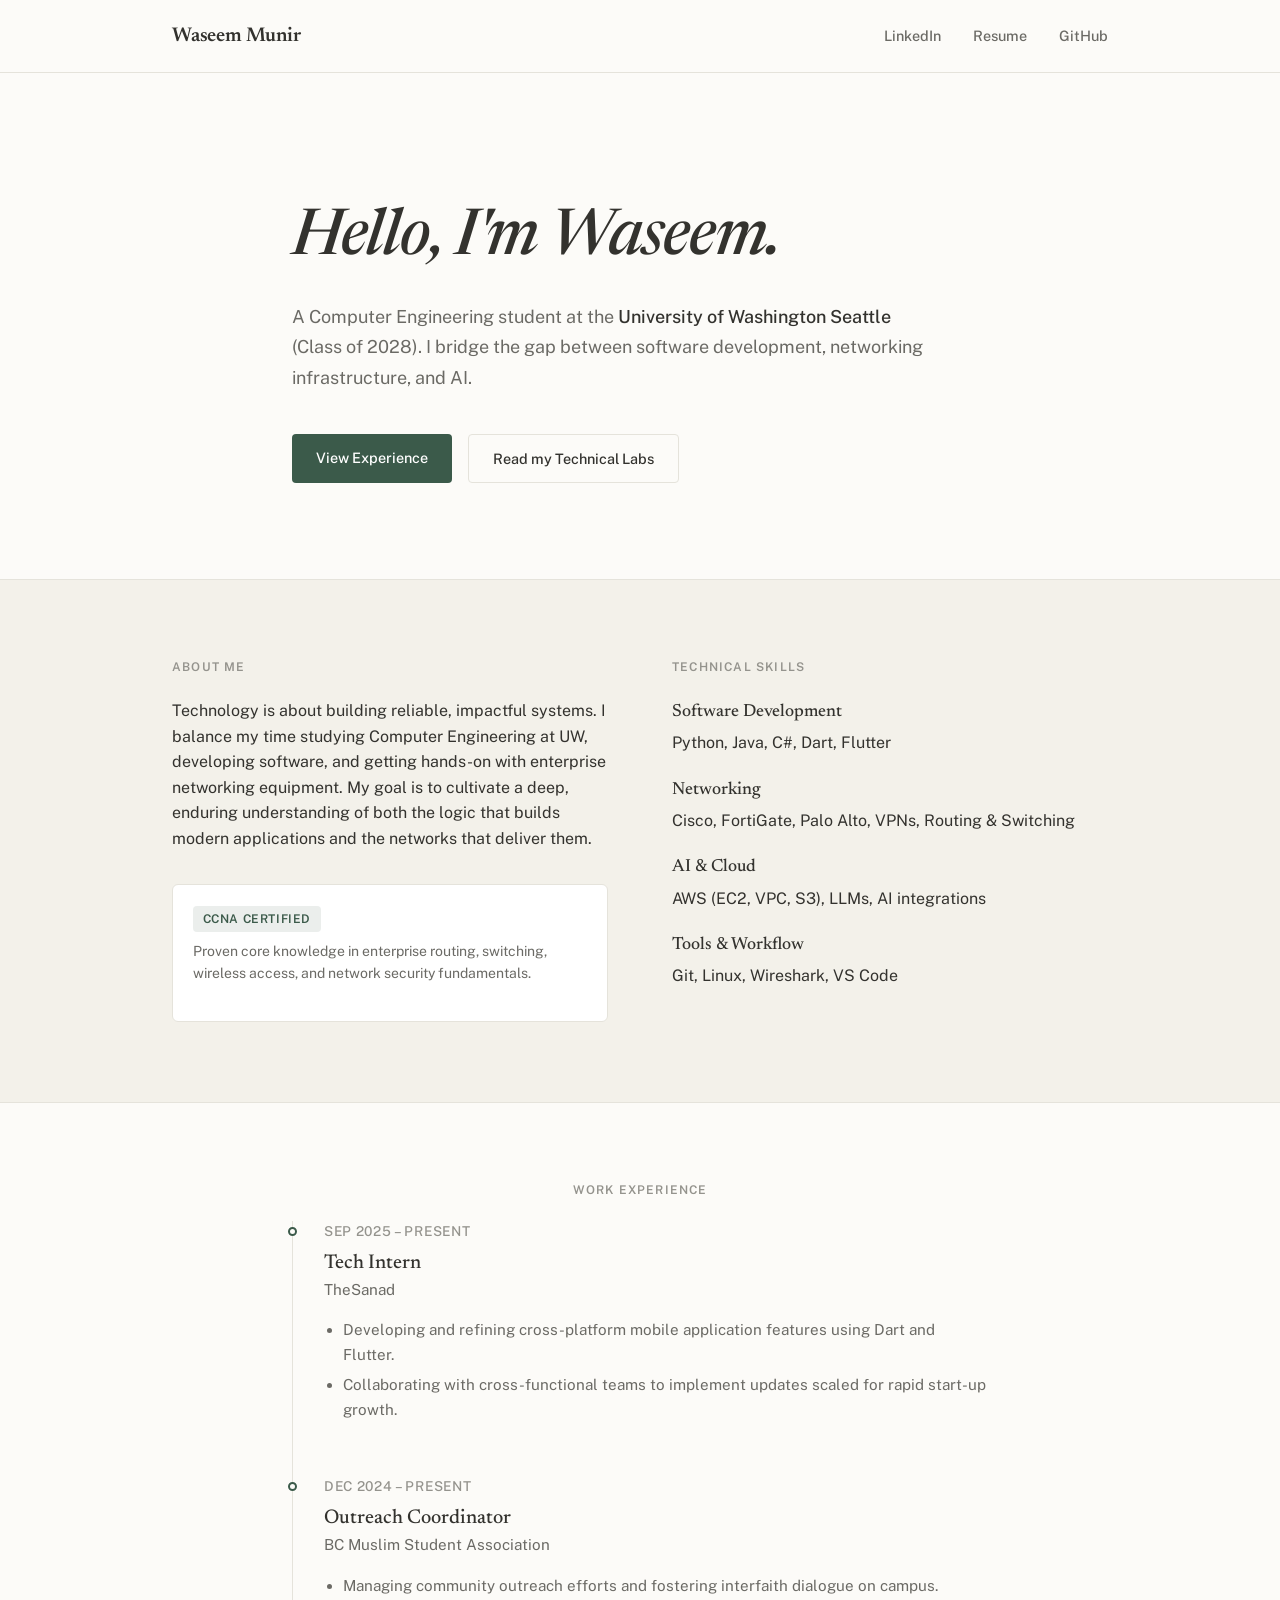
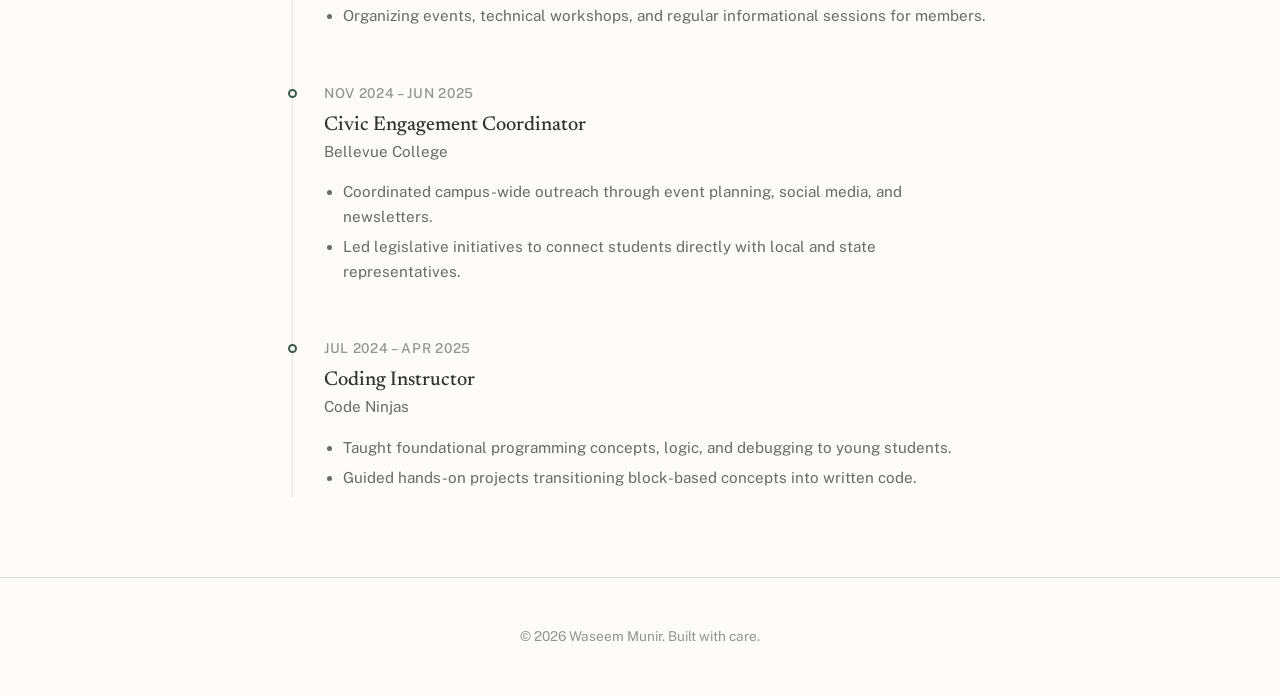
==== index.html @ 339d140f "MAde changes" ====
<!DOCTYPE html>
<html lang="en">
<head>
  <meta charset="UTF-8" />
  <meta name="viewport" content="width=device-width, initial-scale=1.0"/>
  <title>Waseem Munir | Portfolio</title>
  <link rel="stylesheet" href="style.css" />
  <link rel="preconnect" href="https://fonts.googleapis.com">
  <link rel="preconnect" href="https://fonts.gstatic.com" crossorigin>
  <link href="https://fonts.googleapis.com/css2?family=Newsreader:ital,opsz,wght@0,6..72,400;0,6..72,500;0,6..72,600;1,6..72,400;1,6..72,500&family=Public+Sans:wght@300;400;500;600&display=swap" rel="stylesheet">
</head>
<body>

  <!-- NAVIGATION -->
  <nav class="site-nav">
    <div class="nav-container">
      <a href="index.html" class="nav-logo">Waseem Munir</a>
      <ul class="nav-links">
        <li><a href="https://linkedin.com/in/waseem-munir" target="_blank" rel="noopener noreferrer">LinkedIn</a></li>
        <li><a href="resume.pdf" target="_blank" rel="noopener noreferrer">Resume</a></li>
        <li><a href="https://github.com/kingwasp" target="_blank" rel="noopener noreferrer">GitHub</a></li>
      </ul>
    </div>
  </nav>

  <main>
    <!-- HERO SECTION -->
    <section class="section hero">
      <div class="container container-narrow">
        <h1 class="hero-title">Hello, I'm Waseem.</h1>
        <p class="hero-subtitle">
          A Computer Engineering student at the <strong>University of Washington Seattle</strong> (Class of 2028). 
          I bridge the gap between software development, networking infrastructure, and AI.
        </p>
        <div class="hero-actions">
          <a href="#experience" class="btn">View Experience</a>
          <a href="labs.html" class="btn btn-secondary">Read my Technical Labs</a>
        </div>
      </div>
    </section>

    <!-- ABOUT & SKILLS -->
    <section class="section bg-light" id="about">
      <div class="container">
        <div class="grid-2">
          
          <div class="about-block">
            <h2 class="section-title">About Me</h2>
            <p>
              Technology is about building reliable, impactful systems. I balance my time studying Computer Engineering 
              at UW, developing software, and getting hands-on with enterprise networking equipment. 
              My goal is to cultivate a deep, enduring understanding of both the logic that builds modern applications 
              and the networks that deliver them.
            </p>
            <div class="cert-highlight mt-4">
              <span class="cert-badge">CCNA Certified</span>
              <p class="small-text mt-2">
                Proven core knowledge in enterprise routing, switching, wireless access, and network security fundamentals.
              </p>
            </div>
          </div>

          <div class="skills-block">
            <h2 class="section-title">Technical Skills</h2>
            <ul class="skills-list">
              <li>
                <strong>Software Development</strong>
                Python, Java, C#, Dart, Flutter
              </li>
              <li>
                <strong>Networking</strong>
                Cisco, FortiGate, Palo Alto, VPNs, Routing & Switching
              </li>
              <li>
                <strong>AI & Cloud</strong>
                AWS (EC2, VPC, S3), LLMs, AI integrations
              </li>
              <li>
                <strong>Tools & Workflow</strong>
                Git, Linux, Wireshark, VS Code
              </li>
            </ul>
          </div>

        </div>
      </div>
    </section>

    <!-- WORK EXPERIENCE TIMELINE -->
    <section class="section" id="experience">
      <div class="container container-narrow">
        <h2 class="section-title text-center mb-5">Work Experience</h2>
        
        <div class="timeline">
          
          <!-- Experience 1 -->
          <div class="timeline-entry">
            <div class="timeline-date">Sep 2025 – Present</div>
            <div class="timeline-content">
              <h3 class="role">Tech Intern</h3>
              <p class="company">TheSanad</p>
              <ul class="duties">
                <li>Developing and refining cross-platform mobile application features using Dart and Flutter.</li>
                <li>Collaborating with cross-functional teams to implement updates scaled for rapid start-up growth.</li>
              </ul>
            </div>
          </div>

          <!-- Experience 2 -->
          <div class="timeline-entry">
            <div class="timeline-date">Dec 2024 – Present</div>
            <div class="timeline-content">
              <h3 class="role">Outreach Coordinator</h3>
              <p class="company">BC Muslim Student Association</p>
              <ul class="duties">
                <li>Managing community outreach efforts and fostering interfaith dialogue on campus.</li>
                <li>Organizing events, technical workshops, and regular informational sessions for members.</li>
              </ul>
            </div>
          </div>

          <!-- Experience 3 -->
          <div class="timeline-entry">
            <div class="timeline-date">Nov 2024 – Jun 2025</div>
            <div class="timeline-content">
              <h3 class="role">Civic Engagement Coordinator</h3>
              <p class="company">Bellevue College</p>
              <ul class="duties">
                <li>Coordinated campus-wide outreach through event planning, social media, and newsletters.</li>
                <li>Led legislative initiatives to connect students directly with local and state representatives.</li>
              </ul>
            </div>
          </div>

          <!-- Experience 4 -->
          <div class="timeline-entry">
            <div class="timeline-date">Jul 2024 – Apr 2025</div>
            <div class="timeline-content">
              <h3 class="role">Coding Instructor</h3>
              <p class="company">Code Ninjas</p>
              <ul class="duties">
                <li>Taught foundational programming concepts, logic, and debugging to young students.</li>
                <li>Guided hands-on projects transitioning block-based concepts into written code.</li>
              </ul>
            </div>
          </div>

        </div>
      </div>
    </section>
  </main>

  <footer class="site-footer">
    <div class="container">
      <p>&copy; 2026 Waseem Munir. Built with care.</p>
    </div>
  </footer>

</body>
</html>
---- style.css ----
/* ─── VARIABLES ─────────────────────────────── */
:root {
  --bg-color: #fcfbf8;
  --text-main: #33322e;
  --text-muted: #6b6a65;
  --text-light: #94938d;
  --accent: #3b5a4a; /* Heritage green */
  --accent-hover: #294236;
  --border-color: #e5e3db;
  --bg-alt: #f3f1ea;
  --font-serif: 'Newsreader', serif;
  --font-sans: 'Public Sans', sans-serif;
}

/* ─── RESET & BASE ───────────────────────────── */
*, *::before, *::after { box-sizing: border-box; margin: 0; padding: 0; }

html { 
  scroll-behavior: smooth; 
  font-size: 16px;
}

body {
  background-color: var(--bg-color);
  color: var(--text-main);
  font-family: var(--font-sans);
  font-weight: 400;
  line-height: 1.6;
  min-height: 100vh;
  -webkit-font-smoothing: antialiased;
  -moz-osx-font-smoothing: grayscale;
}

h1, h2, h3, h4, h5, h6 {
  font-family: var(--font-serif);
  font-weight: 500;
  line-height: 1.2;
  color: var(--text-main);
}

a { 
  color: inherit; 
  text-decoration: none; 
}

ul { list-style: none; }

/* ─── LAYOUT & CONTAINERS ────────────────────── */
.container {
  max-width: 1000px;
  margin: 0 auto;
  padding: 0 2rem;
}

.container-narrow {
  max-width: 760px;
}

.container-medium {
  max-width: 900px;
}

.section {
  padding: 5rem 0;
}

.bg-light {
  background-color: var(--bg-alt);
  border-top: 1px solid var(--border-color);
  border-bottom: 1px solid var(--border-color);
}

.grid-2 {
  display: grid;
  grid-template-columns: 1fr;
  gap: 3rem;
}

@media (min-width: 768px) {
  .grid-2 {
    grid-template-columns: 1fr 1fr;
    gap: 4rem;
  }
}

.text-center { text-align: center; }
.mb-5 { margin-bottom: 3rem; }
.mt-2 { margin-top: 0.5rem; }
.mt-4 { margin-top: 2rem; }
.small-text { font-size: 0.875rem; color: var(--text-muted); }

/* ─── NAVIGATION ─────────────────────────────── */
.site-nav {
  position: sticky;
  top: 0;
  background-color: rgba(252, 251, 248, 0.95);
  backdrop-filter: blur(8px);
  border-bottom: 1px solid var(--border-color);
  z-index: 100;
  padding: 1.25rem 0;
}

.nav-container {
  max-width: 1000px;
  margin: 0 auto;
  padding: 0 2rem;
  display: flex;
  align-items: center;
  justify-content: space-between;
}

.nav-logo {
  font-family: var(--font-serif);
  font-weight: 600;
  font-size: 1.25rem;
  letter-spacing: -0.01em;
  color: var(--text-main);
}

.nav-links {
  display: flex;
  gap: 2rem;
}

.nav-links a {
  font-size: 0.9rem;
  font-weight: 500;
  color: var(--text-muted);
  transition: color 0.2s ease;
}

.nav-links a:hover {
  color: var(--accent);
}

/* ─── HERO ───────────────────────────────────── */
.hero {
  padding-top: 8rem;
  padding-bottom: 6rem;
}

.hero-title {
  font-size: clamp(2.5rem, 6vw, 4rem);
  font-style: italic;
  font-weight: 500;
  letter-spacing: -0.02em;
  margin-bottom: 1.5rem;
}

.hero-subtitle {
  font-size: 1.125rem;
  color: var(--text-muted);
  max-width: 650px;
  margin-bottom: 2.5rem;
  line-height: 1.7;
}

.hero-subtitle strong {
  color: var(--text-main);
  font-weight: 500;
}

.hero-actions {
  display: flex;
  gap: 1rem;
  flex-wrap: wrap;
}

/* ─── BUTTONS ────────────────────────────────── */
.btn {
  display: inline-block;
  background-color: var(--accent);
  color: #fff;
  font-size: 0.9rem;
  font-weight: 500;
  padding: 0.75rem 1.5rem;
  border-radius: 4px;
  transition: background-color 0.2s ease;
}

.btn:hover {
  background-color: var(--accent-hover);
}

.btn-secondary {
  background-color: transparent;
  color: var(--text-main);
  border: 1px solid var(--border-color);
}

.btn-secondary:hover {
  background-color: var(--bg-alt);
  color: var(--text-main);
}

/* ─── TYPOGRAPHY / SECTIONS ──────────────────── */
.section-title {
  font-family: var(--font-sans);
  font-size: 0.75rem;
  font-weight: 600;
  letter-spacing: 0.1em;
  text-transform: uppercase;
  color: var(--text-light);
  margin-bottom: 1.5rem;
}

/* ─── ABOUT & SKILLS ─────────────────────────── */
.about-block p {
  margin-bottom: 1rem;
}

.cert-highlight {
  padding: 1.25rem;
  background-color: #fff;
  border: 1px solid var(--border-color);
  border-radius: 6px;
}

.cert-badge {
  display: inline-block;
  font-size: 0.75rem;
  font-weight: 600;
  letter-spacing: 0.05em;
  text-transform: uppercase;
  color: var(--accent);
  background-color: rgba(59, 90, 74, 0.1);
  padding: 0.2rem 0.6rem;
  border-radius: 4px;
}

.skills-list {
  display: flex;
  flex-direction: column;
  gap: 1.25rem;
}

.skills-list li {
  display: flex;
  flex-direction: column;
}

.skills-list strong {
  font-family: var(--font-serif);
  font-size: 1.1rem;
  font-weight: 500;
  color: var(--text-main);
  margin-bottom: 0.25rem;
}

/* ─── TIMELINE ───────────────────────────────── */
.timeline {
  display: flex;
  flex-direction: column;
  gap: 3rem;
  position: relative;
}

.timeline::before {
  content: '';
  position: absolute;
  left: 0;
  top: 0;
  bottom: 0;
  width: 1px;
  background-color: var(--border-color);
}

.timeline-entry {
  position: relative;
  padding-left: 2rem;
}

.timeline-entry::before {
  content: '';
  position: absolute;
  left: -4px;
  top: 6px;
  width: 9px;
  height: 9px;
  border-radius: 50%;
  background-color: var(--bg-color);
  border: 2px solid var(--accent);
}

.timeline-date {
  font-size: 0.85rem;
  font-weight: 500;
  color: var(--text-light);
  margin-bottom: 0.5rem;
  text-transform: uppercase;
  letter-spacing: 0.05em;
}

.timeline-content .role {
  font-size: 1.25rem;
  margin-bottom: 0.2rem;
}

.timeline-content .company {
  font-family: var(--font-sans);
  font-size: 0.95rem;
  color: var(--text-muted);
  margin-bottom: 1rem;
}

.timeline-content .duties {
  list-style: disc;
  padding-left: 1.2rem;
  color: var(--text-muted);
  font-size: 0.95rem;
}

.timeline-content .duties li {
  margin-bottom: 0.4rem;
}

/* ─── PAGE HEADER (LABS) ─────────────────────── */
.page-header {
  padding: 5rem 0 3rem;
  border-bottom: 1px solid var(--border-color);
  margin-bottom: 3rem;
}

.page-title {
  font-size: clamp(2.5rem, 5vw, 3.5rem);
  font-weight: 500;
  letter-spacing: -0.02em;
  margin-bottom: 1rem;
}

.page-description {
  font-size: 1.1rem;
  color: var(--text-muted);
  max-width: 600px;
}

/* ─── DOCUMENT LIBRARY (LABS) ────────────────── */
.document-library {
  margin-bottom: 6rem;
}

.library-header {
  display: grid;
  grid-template-columns: 4rem 1fr 6rem 6rem;
  gap: 1.5rem;
  padding: 0.75rem 1rem;
  font-size: 0.8rem;
  font-weight: 600;
  letter-spacing: 0.05em;
  text-transform: uppercase;
  color: var(--text-light);
  border-bottom: 1px solid var(--border-color);
}

@media (max-width: 640px) {
  .library-header {
    display: none;
  }
}

.library-list {
  display: flex;
  flex-direction: column;
}

.library-item {
  display: grid;
  grid-template-columns: 4rem 1fr 6rem 6rem;
  gap: 1.5rem;
  padding: 1.5rem 1rem;
  border-bottom: 1px solid var(--border-color);
  align-items: center;
  transition: background-color 0.2s ease;
}

.library-item:hover {
  background-color: rgba(0,0,0,0.02);
}

@media (max-width: 640px) {
  .library-item {
    grid-template-columns: 3rem 1fr;
    grid-template-areas: 
      "id details"
      ". category"
      ". link";
    align-items: start;
    gap: 0.75rem;
  }
  .item-id { grid-area: id; }
  .item-details { grid-area: details; }
  .item-category { grid-area: category; }
  .item-link { grid-area: link; }
}

.item-id {
  font-family: var(--font-sans);
  font-size: 0.85rem;
  color: var(--text-light);
}

.item-details h3 {
  font-size: 1.1rem;
  font-weight: 500;
  margin-bottom: 0.25rem;
}

.item-details p {
  font-size: 0.9rem;
  color: var(--text-muted);
}

.item-category {
  font-size: 0.85rem;
  color: var(--text-muted);
}

.item-link {
  font-size: 0.85rem;
  font-weight: 500;
  color: var(--accent);
  transition: color 0.2s ease;
  white-space: nowrap;
}

.item-link:hover {
  color: var(--accent-hover);
  text-decoration: underline;
}

/* ─── FOOTER ─────────────────────────────────── */
.site-footer {
  text-align: center;
  padding: 3rem 0;
  border-top: 1px solid var(--border-color);
  color: var(--text-light);
  font-size: 0.85rem;
}
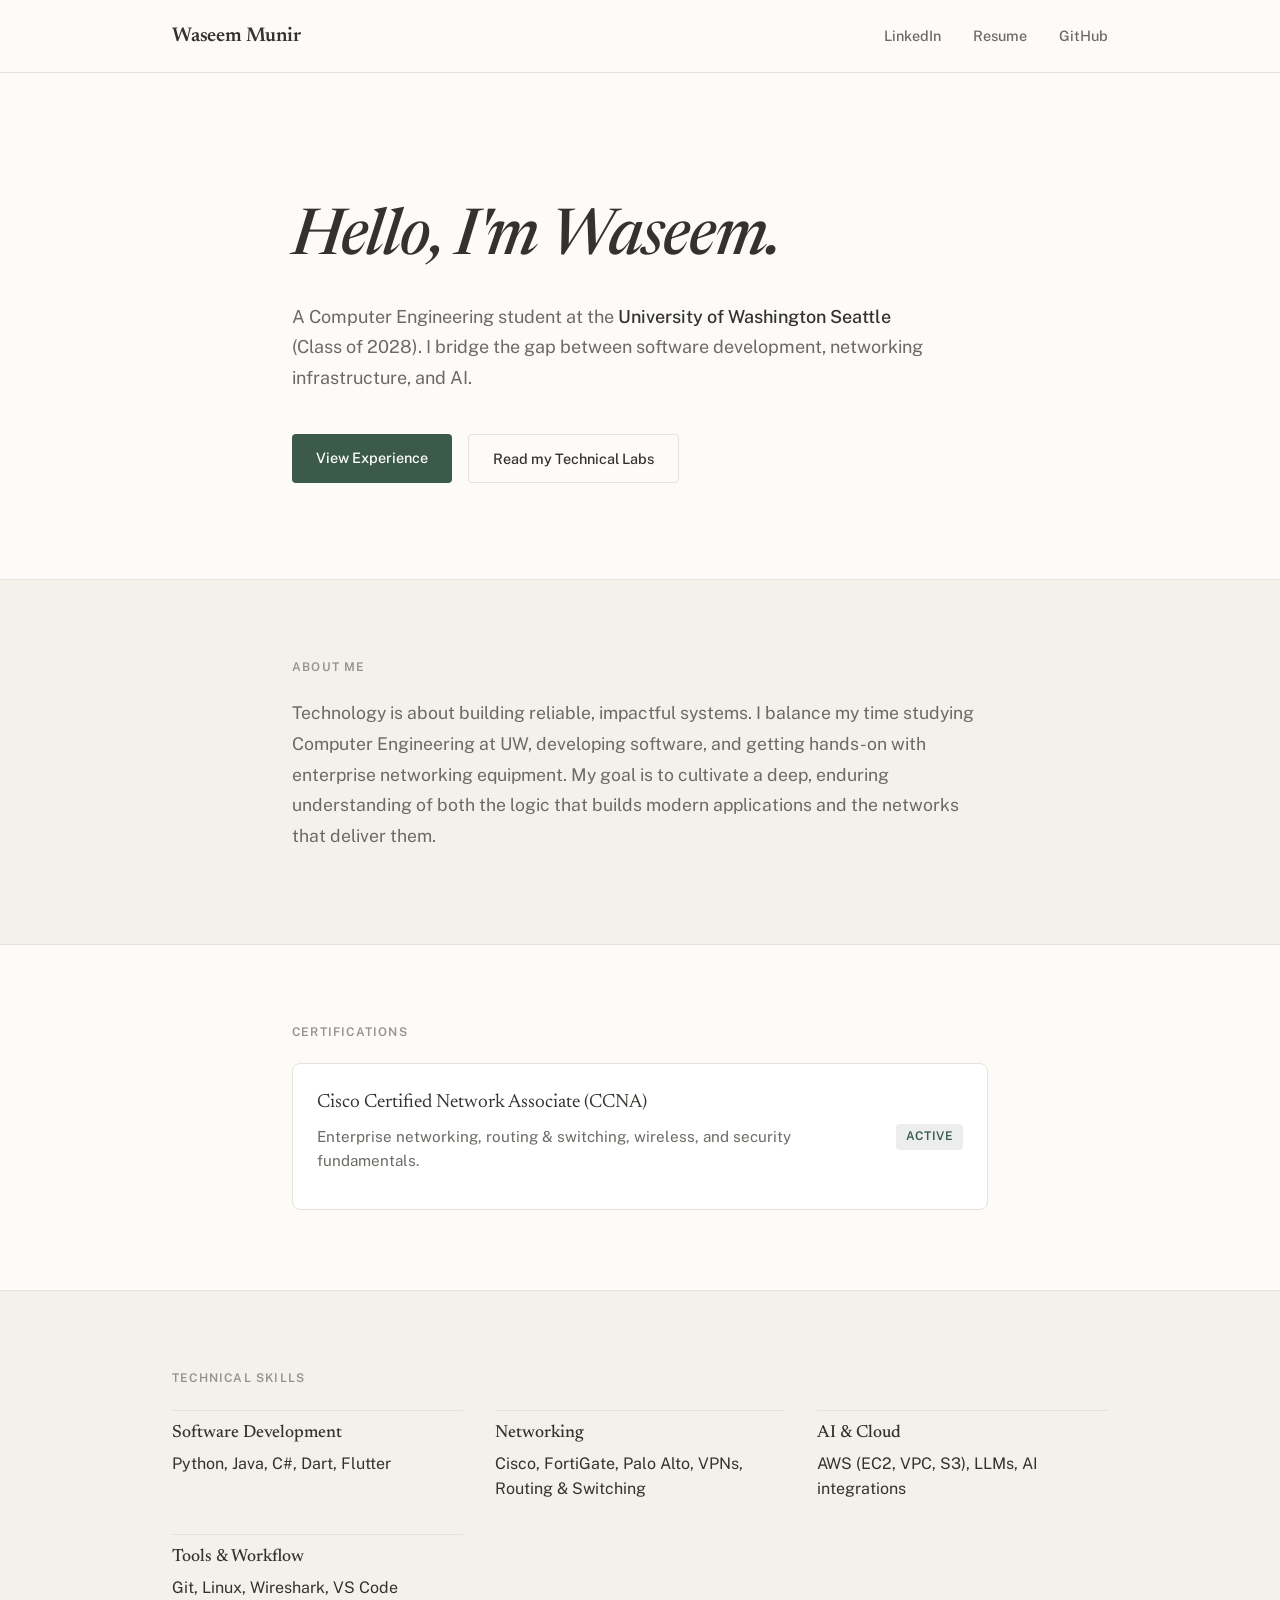
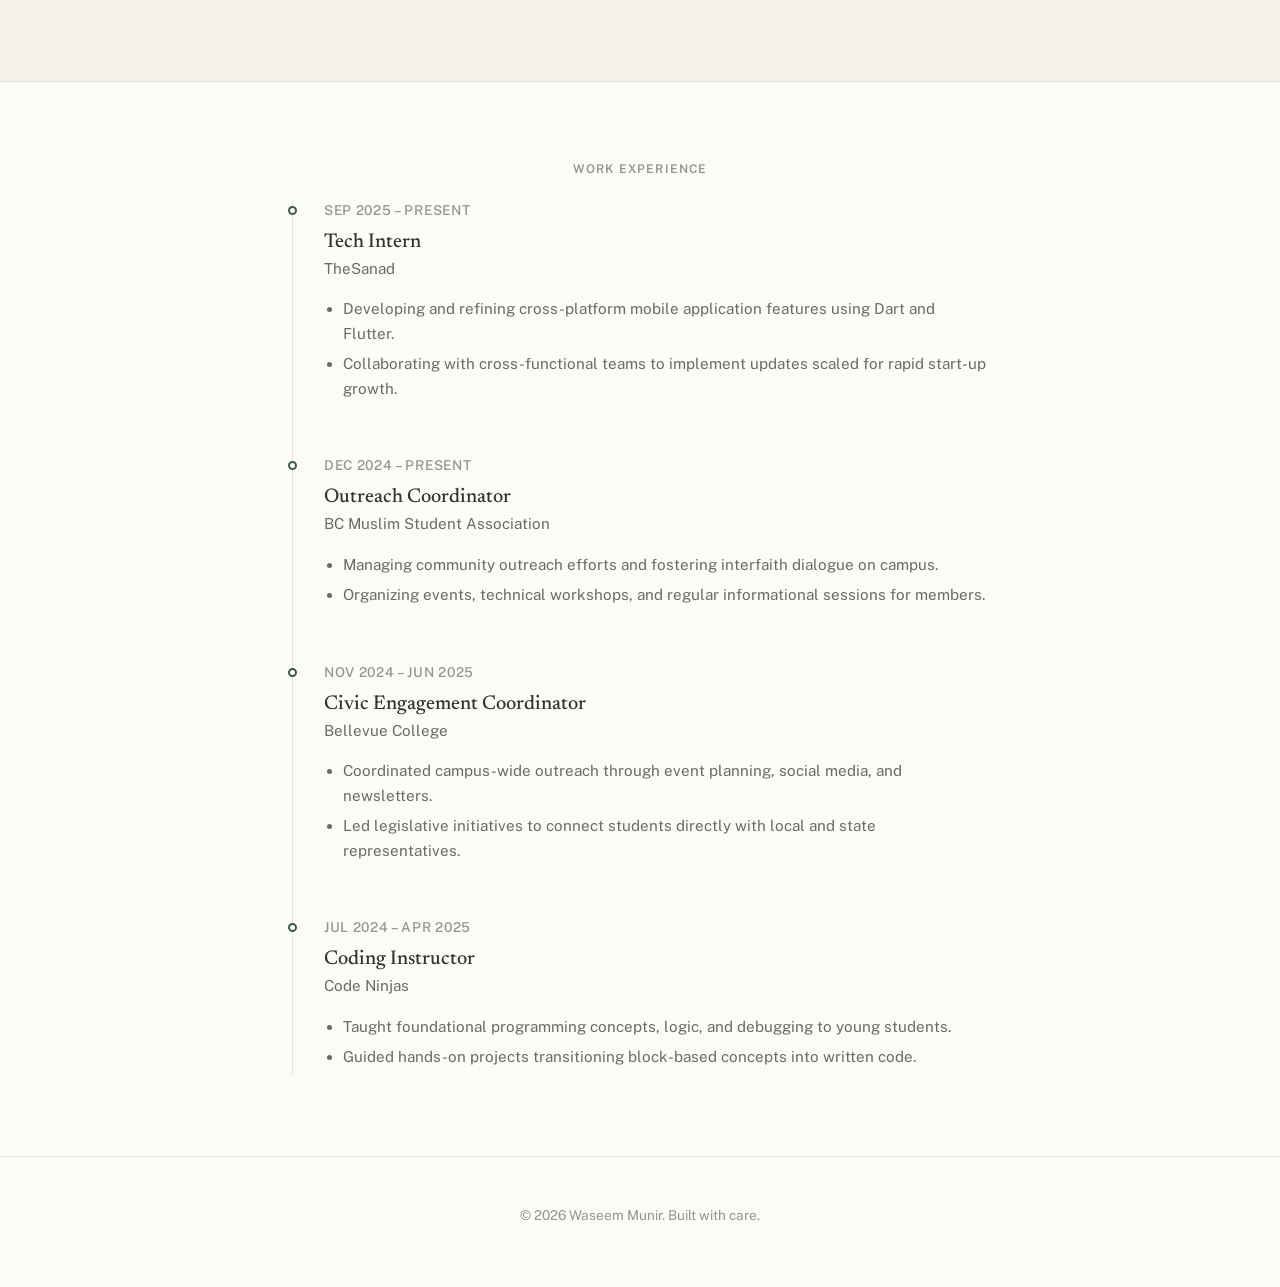
==== commit d43c78e6: "Hi" ====
--- a/index.html
+++ b/index.html
@@ -39,50 +39,55 @@
       </div>
     </section>
 
-    <!-- ABOUT & SKILLS -->
+    <!-- ABOUT -->
     <section class="section bg-light" id="about">
+      <div class="container container-narrow">
+        <h2 class="section-title">About Me</h2>
+        <p class="lead">
+          Technology is about building reliable, impactful systems. I balance my time studying Computer Engineering 
+          at UW, developing software, and getting hands-on with enterprise networking equipment. 
+          My goal is to cultivate a deep, enduring understanding of both the logic that builds modern applications 
+          and the networks that deliver them.
+        </p>
+      </div>
+    </section>
+
+    <!-- CERTIFICATIONS -->
+    <section class="section" id="certifications">
+      <div class="container container-narrow">
+        <h2 class="section-title">Certifications</h2>
+        <div class="cert-card">
+          <div>
+            <p class="cert-title">Cisco Certified Network Associate (CCNA)</p>
+            <p class="cert-meta">Enterprise networking, routing & switching, wireless, and security fundamentals.</p>
+          </div>
+          <span class="cert-badge">Active</span>
+        </div>
+      </div>
+    </section>
+
+    <!-- SKILLS -->
+    <section class="section bg-light" id="skills">
       <div class="container">
-        <div class="grid-2">
-          
-          <div class="about-block">
-            <h2 class="section-title">About Me</h2>
-            <p>
-              Technology is about building reliable, impactful systems. I balance my time studying Computer Engineering 
-              at UW, developing software, and getting hands-on with enterprise networking equipment. 
-              My goal is to cultivate a deep, enduring understanding of both the logic that builds modern applications 
-              and the networks that deliver them.
-            </p>
-            <div class="cert-highlight mt-4">
-              <span class="cert-badge">CCNA Certified</span>
-              <p class="small-text mt-2">
-                Proven core knowledge in enterprise routing, switching, wireless access, and network security fundamentals.
-              </p>
-            </div>
-          </div>
-
-          <div class="skills-block">
-            <h2 class="section-title">Technical Skills</h2>
-            <ul class="skills-list">
-              <li>
-                <strong>Software Development</strong>
-                Python, Java, C#, Dart, Flutter
-              </li>
-              <li>
-                <strong>Networking</strong>
-                Cisco, FortiGate, Palo Alto, VPNs, Routing & Switching
-              </li>
-              <li>
-                <strong>AI & Cloud</strong>
-                AWS (EC2, VPC, S3), LLMs, AI integrations
-              </li>
-              <li>
-                <strong>Tools & Workflow</strong>
-                Git, Linux, Wireshark, VS Code
-              </li>
-            </ul>
-          </div>
-
-        </div>
+        <h2 class="section-title">Technical Skills</h2>
+        <ul class="skills-list skills-grid">
+          <li>
+            <strong>Software Development</strong>
+            Python, Java, C#, Dart, Flutter
+          </li>
+          <li>
+            <strong>Networking</strong>
+            Cisco, FortiGate, Palo Alto, VPNs, Routing & Switching
+          </li>
+          <li>
+            <strong>AI & Cloud</strong>
+            AWS (EC2, VPC, S3), LLMs, AI integrations
+          </li>
+          <li>
+            <strong>Tools & Workflow</strong>
+            Git, Linux, Wireshark, VS Code
+          </li>
+        </ul>
       </div>
     </section>
 
--- a/style.css
+++ b/style.css
@@ -31,6 +31,10 @@
   -moz-osx-font-smoothing: grayscale;
 }
 
+p {
+  margin-bottom: 0.75rem;
+}
+
 h1, h2, h3, h4, h5, h6 {
   font-family: var(--font-serif);
   font-weight: 500;
@@ -41,6 +45,13 @@
 a { 
   color: inherit; 
   text-decoration: none; 
+}
+
+a:focus-visible,
+button:focus-visible {
+  outline: 2px solid rgba(59, 90, 74, 0.4);
+  outline-offset: 3px;
+  border-radius: 4px;
 }
 
 ul { list-style: none; }
@@ -62,6 +73,10 @@
 
 .section {
   padding: 5rem 0;
+}
+
+.page-content {
+  padding-bottom: 2rem;
 }
 
 .bg-light {
@@ -155,6 +170,13 @@
   line-height: 1.7;
 }
 
+.lead {
+  font-size: 1.1rem;
+  color: var(--text-muted);
+  max-width: 700px;
+  line-height: 1.75;
+}
+
 .hero-subtitle strong {
   color: var(--text-main);
   font-weight: 500;
@@ -214,6 +236,28 @@
   background-color: #fff;
   border: 1px solid var(--border-color);
   border-radius: 6px;
+}
+
+.cert-card {
+  display: flex;
+  align-items: center;
+  justify-content: space-between;
+  gap: 1.5rem;
+  padding: 1.5rem;
+  border-radius: 8px;
+  background-color: #fff;
+  border: 1px solid var(--border-color);
+}
+
+.cert-title {
+  font-family: var(--font-serif);
+  font-size: 1.2rem;
+  margin-bottom: 0.35rem;
+}
+
+.cert-meta {
+  color: var(--text-muted);
+  font-size: 0.95rem;
 }
 
 .cert-badge {
@@ -234,9 +278,20 @@
   gap: 1.25rem;
 }
 
+.skills-list.skills-grid {
+  display: grid;
+  grid-template-columns: repeat(auto-fit, minmax(220px, 1fr));
+  gap: 2rem;
+}
+
 .skills-list li {
   display: flex;
   flex-direction: column;
+}
+
+.skills-list.skills-grid li {
+  padding-top: 0.5rem;
+  border-top: 1px solid var(--border-color);
 }
 
 .skills-list strong {
@@ -337,6 +392,12 @@
 /* ─── DOCUMENT LIBRARY (LABS) ────────────────── */
 .document-library {
   margin-bottom: 6rem;
+}
+
+.library-note {
+  font-size: 0.9rem;
+  color: var(--text-muted);
+  margin-bottom: 1.25rem;
 }
 
 .library-header {
@@ -428,6 +489,35 @@
   text-decoration: underline;
 }
 
+@media (max-width: 720px) {
+  .nav-container {
+    flex-direction: column;
+    align-items: flex-start;
+    gap: 0.75rem;
+  }
+
+  .nav-links {
+    flex-wrap: wrap;
+    gap: 1rem 1.5rem;
+  }
+}
+
+@media (max-width: 640px) {
+  .section {
+    padding: 4rem 0;
+  }
+
+  .hero {
+    padding-top: 6rem;
+    padding-bottom: 4rem;
+  }
+
+  .cert-card {
+    flex-direction: column;
+    align-items: flex-start;
+  }
+}
+
 /* ─── FOOTER ─────────────────────────────────── */
 .site-footer {
   text-align: center;
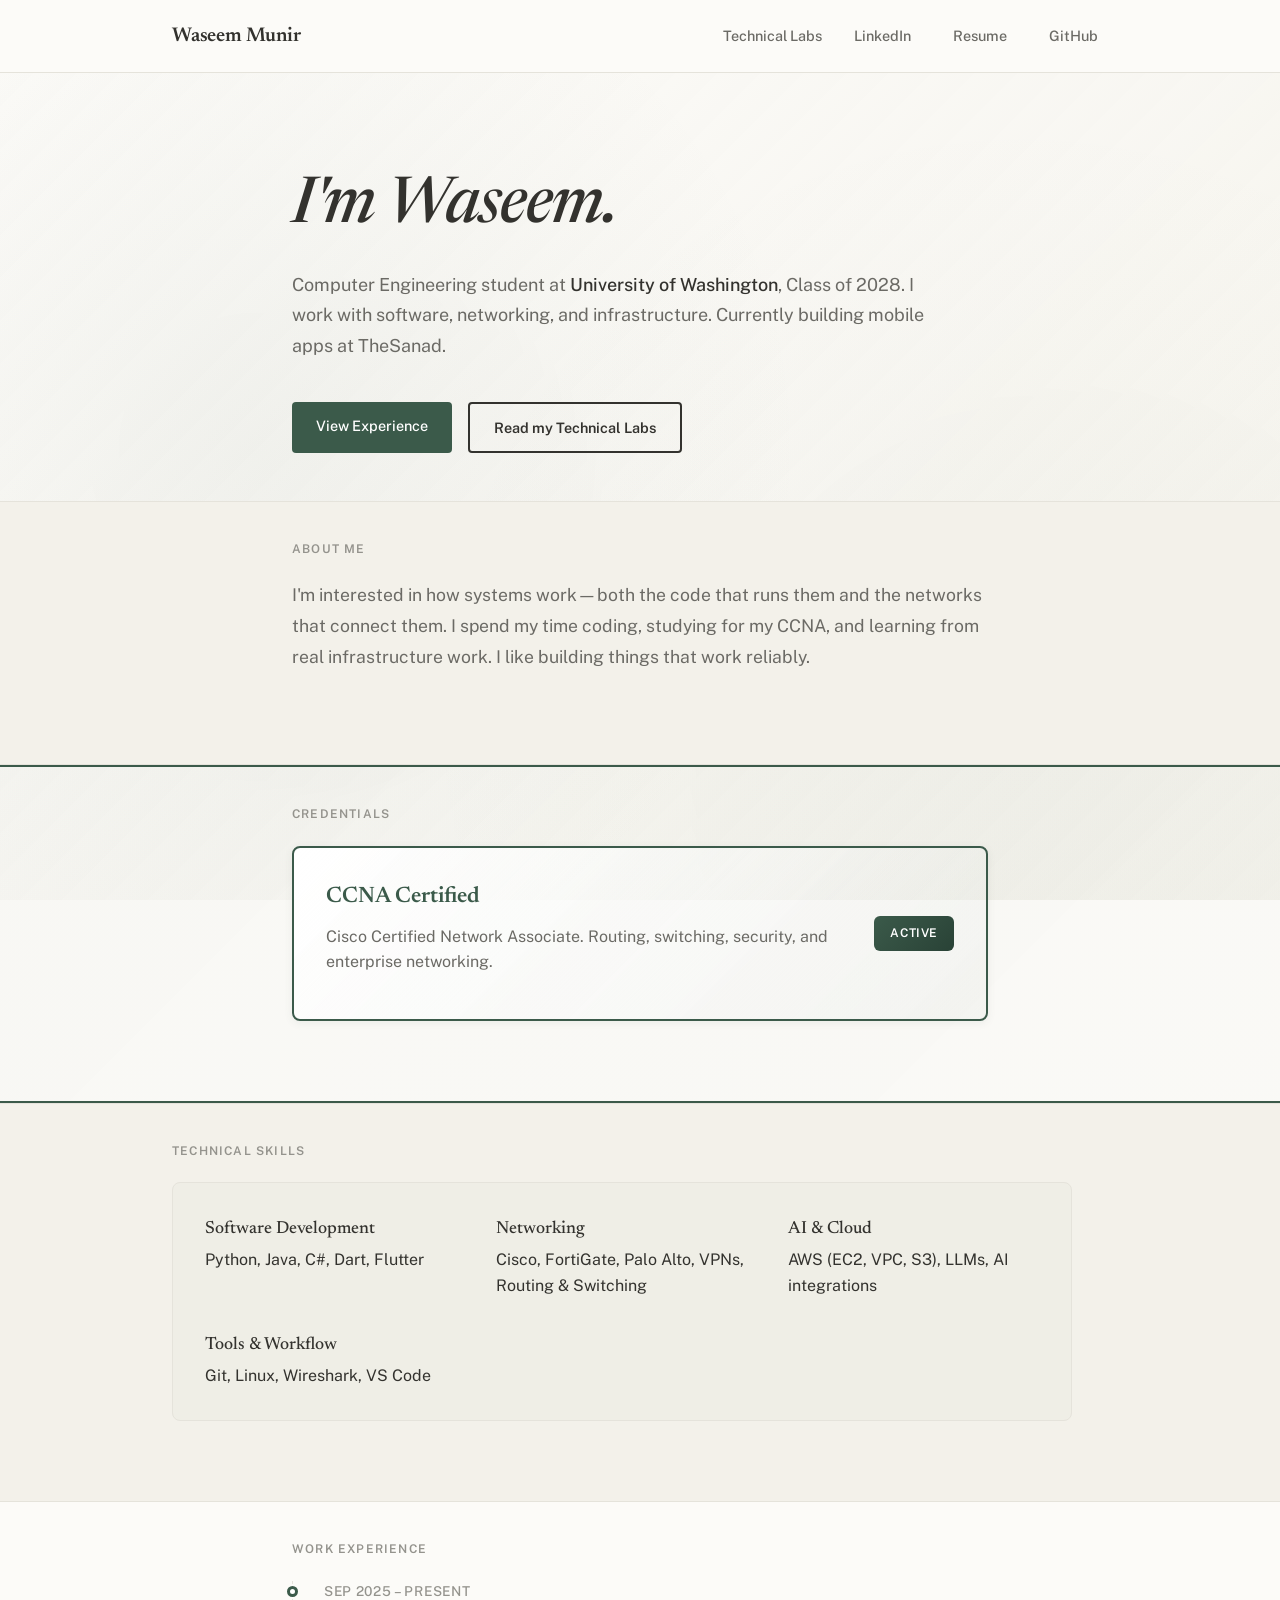
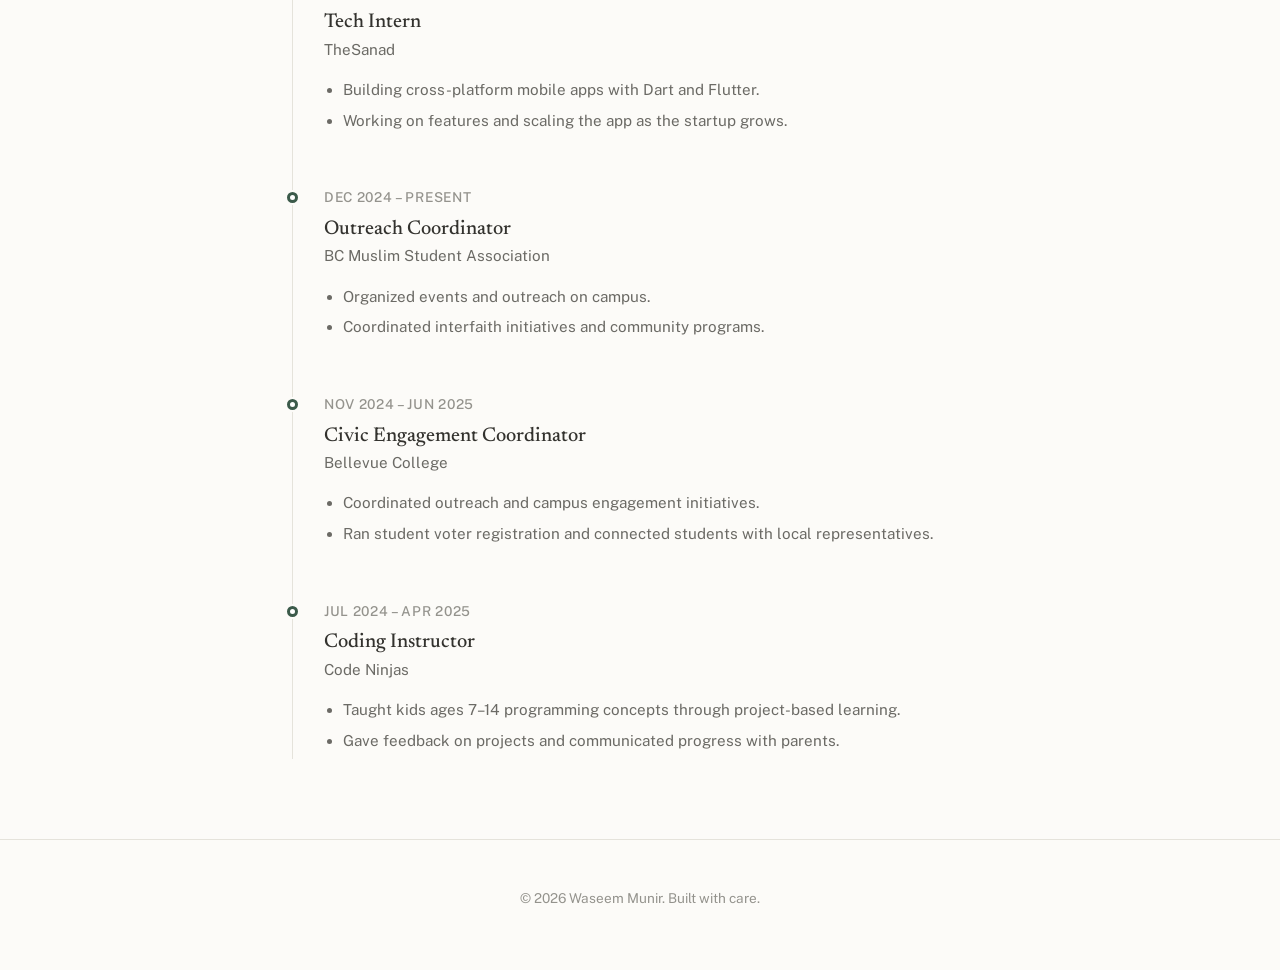
==== commit 3a43a168: "Changes" ====
--- a/index.html
+++ b/index.html
@@ -16,6 +16,7 @@
     <div class="nav-container">
       <a href="index.html" class="nav-logo">Waseem Munir</a>
       <ul class="nav-links">
+        <li><a href="labs.html">Technical Labs</a></li>
         <li><a href="https://linkedin.com/in/waseem-munir" target="_blank" rel="noopener noreferrer">LinkedIn</a></li>
         <li><a href="resume.pdf" target="_blank" rel="noopener noreferrer">Resume</a></li>
         <li><a href="https://github.com/kingwasp" target="_blank" rel="noopener noreferrer">GitHub</a></li>
@@ -27,10 +28,9 @@
     <!-- HERO SECTION -->
     <section class="section hero">
       <div class="container container-narrow">
-        <h1 class="hero-title">Hello, I'm Waseem.</h1>
+        <h1 class="hero-title">I'm Waseem.</h1>
         <p class="hero-subtitle">
-          A Computer Engineering student at the <strong>University of Washington Seattle</strong> (Class of 2028). 
-          I bridge the gap between software development, networking infrastructure, and AI.
+          Computer Engineering student at <strong>University of Washington</strong>, Class of 2028. I work with software, networking, and infrastructure. Currently building mobile apps at TheSanad.
         </p>
         <div class="hero-actions">
           <a href="#experience" class="btn">View Experience</a>
@@ -44,24 +44,21 @@
       <div class="container container-narrow">
         <h2 class="section-title">About Me</h2>
         <p class="lead">
-          Technology is about building reliable, impactful systems. I balance my time studying Computer Engineering 
-          at UW, developing software, and getting hands-on with enterprise networking equipment. 
-          My goal is to cultivate a deep, enduring understanding of both the logic that builds modern applications 
-          and the networks that deliver them.
+          I'm interested in how systems work—both the code that runs them and the networks that connect them. I spend my time coding, studying for my CCNA, and learning from real infrastructure work. I like building things that work reliably.
         </p>
       </div>
     </section>
 
     <!-- CERTIFICATIONS -->
-    <section class="section" id="certifications">
+    <section class="section certifications-section" id="certifications">
       <div class="container container-narrow">
-        <h2 class="section-title">Certifications</h2>
-        <div class="cert-card">
-          <div>
-            <p class="cert-title">Cisco Certified Network Associate (CCNA)</p>
-            <p class="cert-meta">Enterprise networking, routing & switching, wireless, and security fundamentals.</p>
+        <h2 class="section-title">Credentials</h2>
+        <div class="cert-card cert-card-prominent">
+          <div class="cert-content">
+            <p class="cert-title">CCNA Certified</p>
+            <p class="cert-meta">Cisco Certified Network Associate. Routing, switching, security, and enterprise networking.</p>
           </div>
-          <span class="cert-badge">Active</span>
+          <span class="cert-badge badge-active">Active</span>
         </div>
       </div>
     </section>
@@ -94,7 +91,7 @@
     <!-- WORK EXPERIENCE TIMELINE -->
     <section class="section" id="experience">
       <div class="container container-narrow">
-        <h2 class="section-title text-center mb-5">Work Experience</h2>
+        <h2 class="section-title">Work Experience</h2>
         
         <div class="timeline">
           
@@ -105,8 +102,8 @@
               <h3 class="role">Tech Intern</h3>
               <p class="company">TheSanad</p>
               <ul class="duties">
-                <li>Developing and refining cross-platform mobile application features using Dart and Flutter.</li>
-                <li>Collaborating with cross-functional teams to implement updates scaled for rapid start-up growth.</li>
+                <li>Building cross-platform mobile apps with Dart and Flutter.</li>
+                <li>Working on features and scaling the app as the startup grows.</li>
               </ul>
             </div>
           </div>
@@ -118,8 +115,8 @@
               <h3 class="role">Outreach Coordinator</h3>
               <p class="company">BC Muslim Student Association</p>
               <ul class="duties">
-                <li>Managing community outreach efforts and fostering interfaith dialogue on campus.</li>
-                <li>Organizing events, technical workshops, and regular informational sessions for members.</li>
+                <li>Organized events and outreach on campus.</li>
+                <li>Coordinated interfaith initiatives and community programs.</li>
               </ul>
             </div>
           </div>
@@ -131,8 +128,8 @@
               <h3 class="role">Civic Engagement Coordinator</h3>
               <p class="company">Bellevue College</p>
               <ul class="duties">
-                <li>Coordinated campus-wide outreach through event planning, social media, and newsletters.</li>
-                <li>Led legislative initiatives to connect students directly with local and state representatives.</li>
+                <li>Coordinated outreach and campus engagement initiatives.</li>
+                <li>Ran student voter registration and connected students with local representatives.</li>
               </ul>
             </div>
           </div>
@@ -144,8 +141,8 @@
               <h3 class="role">Coding Instructor</h3>
               <p class="company">Code Ninjas</p>
               <ul class="duties">
-                <li>Taught foundational programming concepts, logic, and debugging to young students.</li>
-                <li>Guided hands-on projects transitioning block-based concepts into written code.</li>
+                <li>Taught kids ages 7–14 programming concepts through project-based learning.</li>
+                <li>Gave feedback on projects and communicated progress with parents.</li>
               </ul>
             </div>
           </div>
--- a/style.css
+++ b/style.css
@@ -10,6 +10,20 @@
   --bg-alt: #f3f1ea;
   --font-serif: 'Newsreader', serif;
   --font-sans: 'Public Sans', sans-serif;
+
+  /* Spacing scale */
+  --sp-xs: 0.25rem;
+  --sp-sm: 0.5rem;
+  --sp-md: 1rem;
+  --sp-lg: 1.5rem;
+  --sp-xl: 2rem;
+  --sp-2xl: 3rem;
+  --sp-3xl: 4rem;
+
+  /* Transitions */
+  --transition-fast: 0.15s ease;
+  --transition-normal: 0.2s ease;
+  --transition-slow: 0.3s ease;
 }
 
 /* ─── RESET & BASE ───────────────────────────── */
@@ -29,6 +43,48 @@
   min-height: 100vh;
   -webkit-font-smoothing: antialiased;
   -moz-osx-font-smoothing: grayscale;
+  position: relative;
+  overflow-x: hidden;
+}
+
+/* Animated gradient background */
+body::before {
+  content: '';
+  position: fixed;
+  top: 0;
+  left: 0;
+  right: 0;
+  bottom: 0;
+  background: 
+    radial-gradient(circle at 20% 50%, rgba(59, 90, 74, 0.05) 0%, transparent 50%),
+    radial-gradient(circle at 80% 80%, rgba(59, 90, 74, 0.03) 0%, transparent 50%),
+    linear-gradient(135deg, var(--bg-color) 0%, rgba(243, 241, 234, 0.8) 100%);
+  animation: float 15s ease-in-out infinite;
+  pointer-events: none;
+  z-index: 1;
+}
+
+body > * {
+  position: relative;
+  z-index: 2;
+}
+
+@keyframes float {
+  0%, 100% {
+    transform: translate(0, 0);
+  }
+  33% {
+    transform: translate(-30px, -30px);
+  }
+  66% {
+    transform: translate(20px, 30px);
+  }
+}
+
+@media (prefers-reduced-motion: reduce) {
+  body::before {
+    animation: none;
+  }
 }
 
 p {
@@ -45,6 +101,26 @@
 a { 
   color: inherit; 
   text-decoration: none; 
+}
+
+/* External link indicator */
+a[target="_blank"]::after {
+  content: ' ↗';
+  font-size: 0.85em;
+  opacity: 0;
+  transition: opacity var(--transition-fast), transform var(--transition-fast);
+  display: inline-block;
+  margin-left: 0.1em;
+  transform: translate(-2px, -2px);
+}
+
+a[target="_blank"]:hover::after {
+  opacity: 1;
+  transform: translate(0, -3px);
+}
+
+.nav-links a[target="_blank"]::after {
+  font-size: 0.75em;
 }
 
 a:focus-visible,
@@ -54,6 +130,15 @@
   border-radius: 4px;
 }
 
+/* Motion preferences for accessibility */
+@media (prefers-reduced-motion: reduce) {
+  * {
+    animation-duration: 0.01ms !important;
+    animation-iteration-count: 1 !important;
+    transition-duration: 0.01ms !important;
+  }
+}
+
 ul { list-style: none; }
 
 /* ─── LAYOUT & CONTAINERS ────────────────────── */
@@ -73,6 +158,10 @@
 
 .section {
   padding: 5rem 0;
+}
+
+.section + .section {
+  padding-top: 2.5rem;
 }
 
 .page-content {
@@ -144,14 +233,16 @@
   transition: color 0.2s ease;
 }
 
-.nav-links a:hover {
+.nav-links a:hover,
+.nav-links a.nav-active {
   color: var(--accent);
+  font-weight: 600;
 }
 
 /* ─── HERO ───────────────────────────────────── */
 .hero {
-  padding-top: 8rem;
-  padding-bottom: 6rem;
+  padding-top: 6rem;
+  padding-bottom: 3rem;
 }
 
 .hero-title {
@@ -186,6 +277,7 @@
   display: flex;
   gap: 1rem;
   flex-wrap: wrap;
+  margin-top: 2rem;
 }
 
 /* ─── BUTTONS ────────────────────────────────── */
@@ -197,22 +289,35 @@
   font-weight: 500;
   padding: 0.75rem 1.5rem;
   border-radius: 4px;
-  transition: background-color 0.2s ease;
+  transition: all var(--transition-normal);
+  cursor: pointer;
 }
 
 .btn:hover {
   background-color: var(--accent-hover);
+  transform: translateY(-1px);
+}
+
+.btn:active {
+  transform: translateY(0);
 }
 
 .btn-secondary {
   background-color: transparent;
   color: var(--text-main);
-  border: 1px solid var(--border-color);
+  border: 2px solid var(--text-main);
+  font-weight: 600;
+  transition: all var(--transition-normal);
 }
 
 .btn-secondary:hover {
-  background-color: var(--bg-alt);
-  color: var(--text-main);
+  background-color: var(--text-main);
+  color: #fff;
+  transform: translateY(-1px);
+}
+
+.btn-secondary:active {
+  transform: translateY(0);
 }
 
 /* ─── TYPOGRAPHY / SECTIONS ──────────────────── */
@@ -226,6 +331,13 @@
   margin-bottom: 1.5rem;
 }
 
+/* ─── CERTIFICATIONS SECTION ──────────────────── */
+.certifications-section {
+  background: linear-gradient(135deg, rgba(59, 90, 74, 0.02) 0%, rgba(59, 90, 74, 0.01) 100%);
+  border-top: 2px solid var(--accent);
+  border-bottom: 2px solid var(--accent);
+}
+
 /* ─── ABOUT & SKILLS ─────────────────────────── */
 .about-block p {
   margin-bottom: 1rem;
@@ -249,27 +361,41 @@
   border: 1px solid var(--border-color);
 }
 
+.cert-card-prominent {
+  background: linear-gradient(135deg, #fff 0%, rgba(59, 90, 74, 0.03) 100%);
+  border: 2px solid var(--accent);
+  padding: 2rem;
+  box-shadow: 0 2px 8px rgba(59, 90, 74, 0.08);
+}
+
+.cert-content {
+  flex: 1;
+}
+
 .cert-title {
   font-family: var(--font-serif);
-  font-size: 1.2rem;
-  margin-bottom: 0.35rem;
+  font-size: 1.4rem;
+  font-weight: 600;
+  margin-bottom: 0.5rem;
+  color: var(--accent);
 }
 
 .cert-meta {
   color: var(--text-muted);
-  font-size: 0.95rem;
-}
-
-.cert-badge {
-  display: inline-block;
+  font-size: 1rem;
+  line-height: 1.6;
+}
+
+.badge-active {
+  background: linear-gradient(135deg, var(--accent) 0%, var(--accent-hover) 100%);
+  color: #fff;
+  padding: 0.5rem 1rem !important;
+  border-radius: 6px;
   font-size: 0.75rem;
   font-weight: 600;
+  text-transform: uppercase;
   letter-spacing: 0.05em;
-  text-transform: uppercase;
-  color: var(--accent);
-  background-color: rgba(59, 90, 74, 0.1);
-  padding: 0.2rem 0.6rem;
-  border-radius: 4px;
+  white-space: nowrap;
 }
 
 .skills-list {
@@ -280,8 +406,13 @@
 
 .skills-list.skills-grid {
   display: grid;
-  grid-template-columns: repeat(auto-fit, minmax(220px, 1fr));
-  gap: 2rem;
+  grid-template-columns: repeat(auto-fit, minmax(200px, 1fr));
+  gap: 2rem 2.5rem;
+  max-width: 900px;
+  padding: 2rem;
+  background-color: rgba(59, 90, 74, 0.02);
+  border: 1px solid var(--border-color);
+  border-radius: 8px;
 }
 
 .skills-list li {
@@ -290,8 +421,8 @@
 }
 
 .skills-list.skills-grid li {
-  padding-top: 0.5rem;
-  border-top: 1px solid var(--border-color);
+  padding-top: 0;
+  border-top: none;
 }
 
 .skills-list strong {
@@ -328,13 +459,14 @@
 .timeline-entry::before {
   content: '';
   position: absolute;
-  left: -4px;
-  top: 6px;
-  width: 9px;
-  height: 9px;
+  left: -5.5px;
+  top: 5px;
+  width: 11px;
+  height: 11px;
   border-radius: 50%;
-  background-color: var(--bg-color);
-  border: 2px solid var(--accent);
+  background-color: #fff;
+  border: 3px solid var(--accent);
+  box-shadow: 0 0 0 2px var(--bg-color);
 }
 
 .timeline-date {
@@ -380,13 +512,22 @@
   font-size: clamp(2.5rem, 5vw, 3.5rem);
   font-weight: 500;
   letter-spacing: -0.02em;
-  margin-bottom: 1rem;
+  margin-bottom: 1.25rem;
+  color: var(--text-main);
 }
 
 .page-description {
   font-size: 1.1rem;
   color: var(--text-muted);
   max-width: 600px;
+  line-height: 1.7;
+}
+
+.labs-counter {
+  font-size: 0.9rem;
+  color: var(--text-light);
+  margin-top: 1rem;
+  font-weight: 500;
 }
 
 /* ─── DOCUMENT LIBRARY (LABS) ────────────────── */
@@ -428,14 +569,17 @@
   display: grid;
   grid-template-columns: 4rem 1fr 6rem 6rem;
   gap: 1.5rem;
-  padding: 1.5rem 1rem;
+  padding: 1.25rem 1.5rem;
   border-bottom: 1px solid var(--border-color);
   align-items: center;
-  transition: background-color 0.2s ease;
+  transition: all 0.2s ease;
+  border-radius: 6px;
+  margin-bottom: 0.5rem;
 }
 
 .library-item:hover {
-  background-color: rgba(0,0,0,0.02);
+  background-color: rgba(59, 90, 74, 0.05);
+  transform: translateX(4px);
 }
 
 @media (max-width: 640px) {
@@ -447,6 +591,8 @@
       ". link";
     align-items: start;
     gap: 0.75rem;
+    padding: 1rem 1.25rem;
+    margin-bottom: 0.75rem;
   }
   .item-id { grid-area: id; }
   .item-details { grid-area: details; }
@@ -464,11 +610,13 @@
   font-size: 1.1rem;
   font-weight: 500;
   margin-bottom: 0.25rem;
+  color: var(--text-main);
 }
 
 .item-details p {
   font-size: 0.9rem;
   color: var(--text-muted);
+  line-height: 1.5;
 }
 
 .item-category {
@@ -478,43 +626,77 @@
 
 .item-link {
   font-size: 0.85rem;
-  font-weight: 500;
+  font-weight: 600;
   color: var(--accent);
-  transition: color 0.2s ease;
+  transition: all 0.2s ease;
   white-space: nowrap;
+  display: inline-block;
+  padding: 0.25rem 0.5rem;
+  border-radius: 3px;
 }
 
 .item-link:hover {
-  color: var(--accent-hover);
-  text-decoration: underline;
-}
-
-@media (max-width: 720px) {
+  color: #fff;
+  background-color: var(--accent);
+  text-decoration: none;
+  transform: translateX(2px);
+}
+
+@media (max-width: 768px) {
+  .nav-links {
+    gap: 1.5rem;
+  }
+}
+
+@media (max-width: 620px) {
   .nav-container {
-    flex-direction: column;
-    align-items: flex-start;
-    gap: 0.75rem;
+    flex-wrap: wrap;
+    gap: 0.75rem 1rem;
   }
 
   .nav-links {
     flex-wrap: wrap;
-    gap: 1rem 1.5rem;
+    gap: 0.75rem 1.2rem;
+    order: 3;
+    flex-basis: 100%;
   }
 }
 
 @media (max-width: 640px) {
   .section {
-    padding: 4rem 0;
+    padding: 3.5rem 0;
+  }
+
+  .section + .section {
+    padding-top: 2rem;
   }
 
   .hero {
     padding-top: 6rem;
-    padding-bottom: 4rem;
+    padding-bottom: 3.5rem;
+  }
+
+  .cert-card-prominent {
+    padding: 1.5rem;
+  }
+
+  .cert-title {
+    font-size: 1.2rem;
   }
 
   .cert-card {
     flex-direction: column;
     align-items: flex-start;
+    gap: 1rem;
+  }
+
+  .badge-active {
+    align-self: flex-start;
+  }
+
+  .skills-list.skills-grid {
+    grid-template-columns: 1fr;
+    padding: 1.5rem;
   }
 }
 
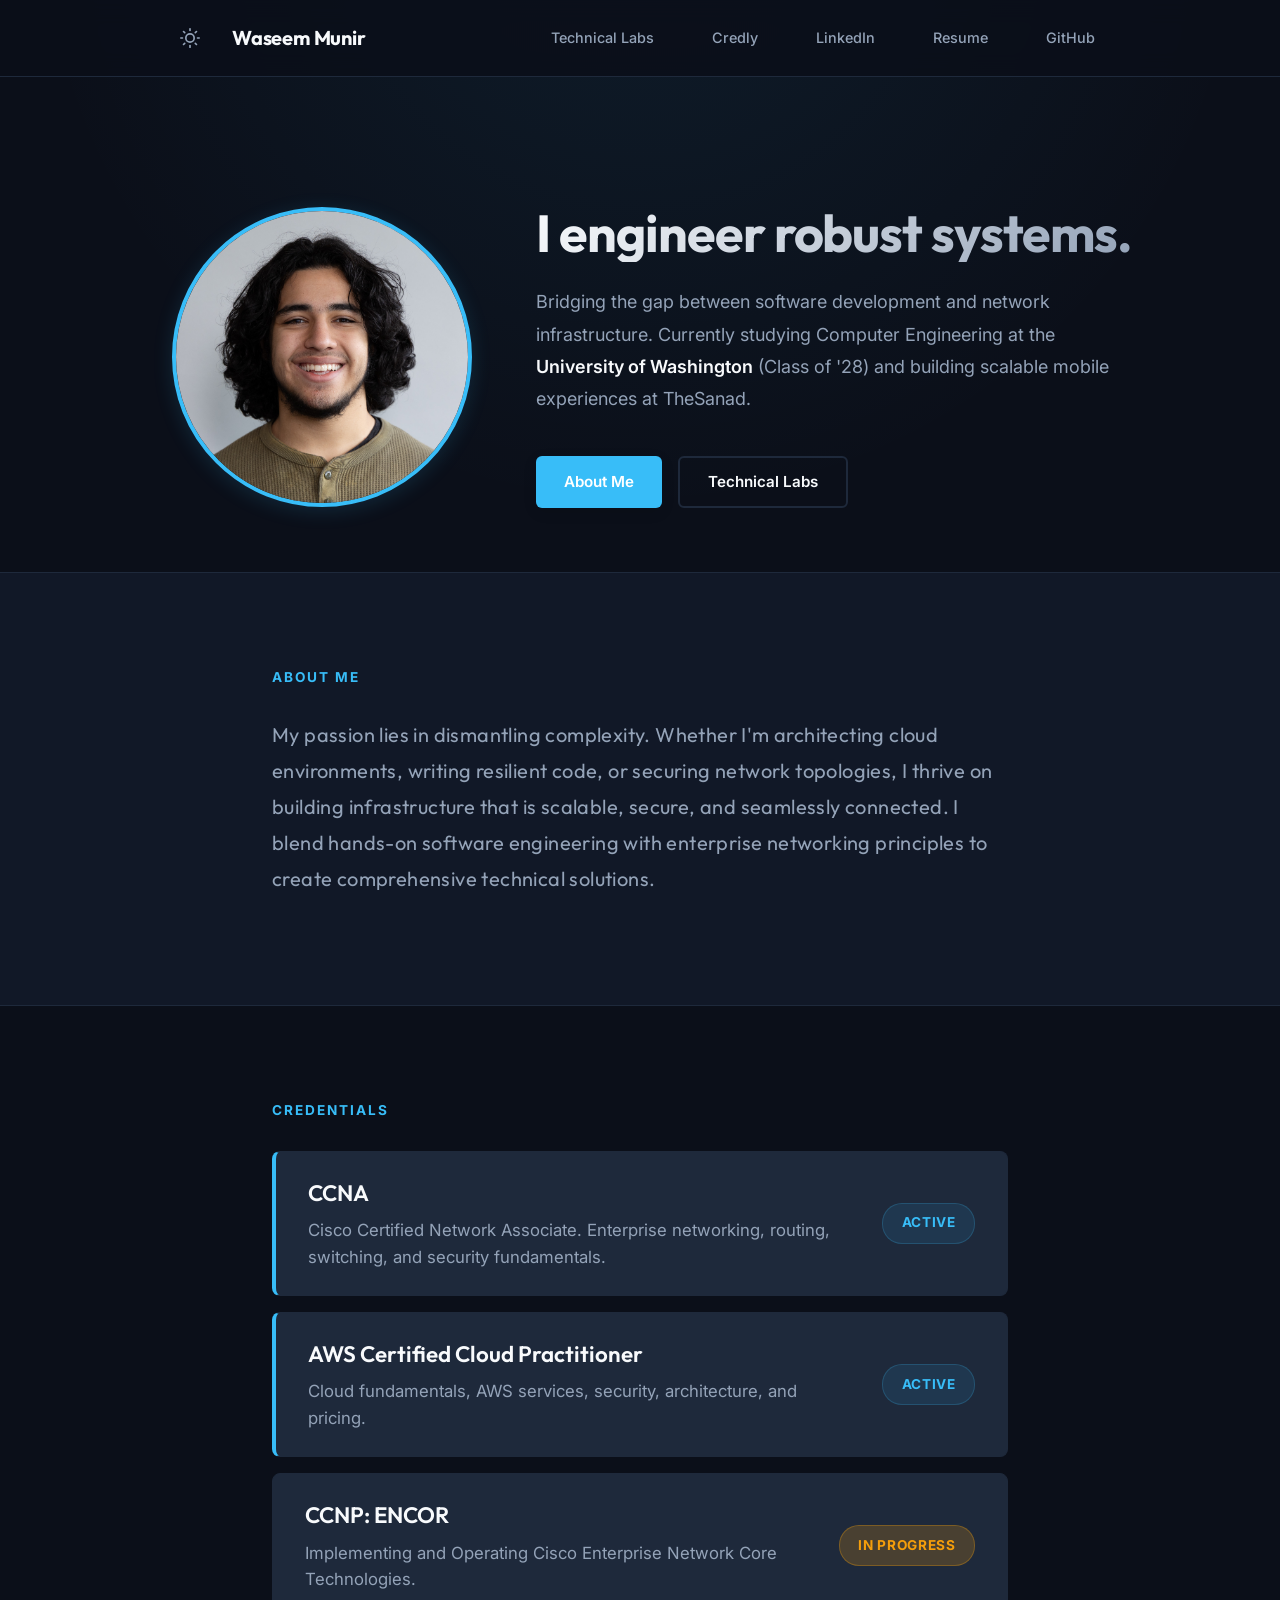
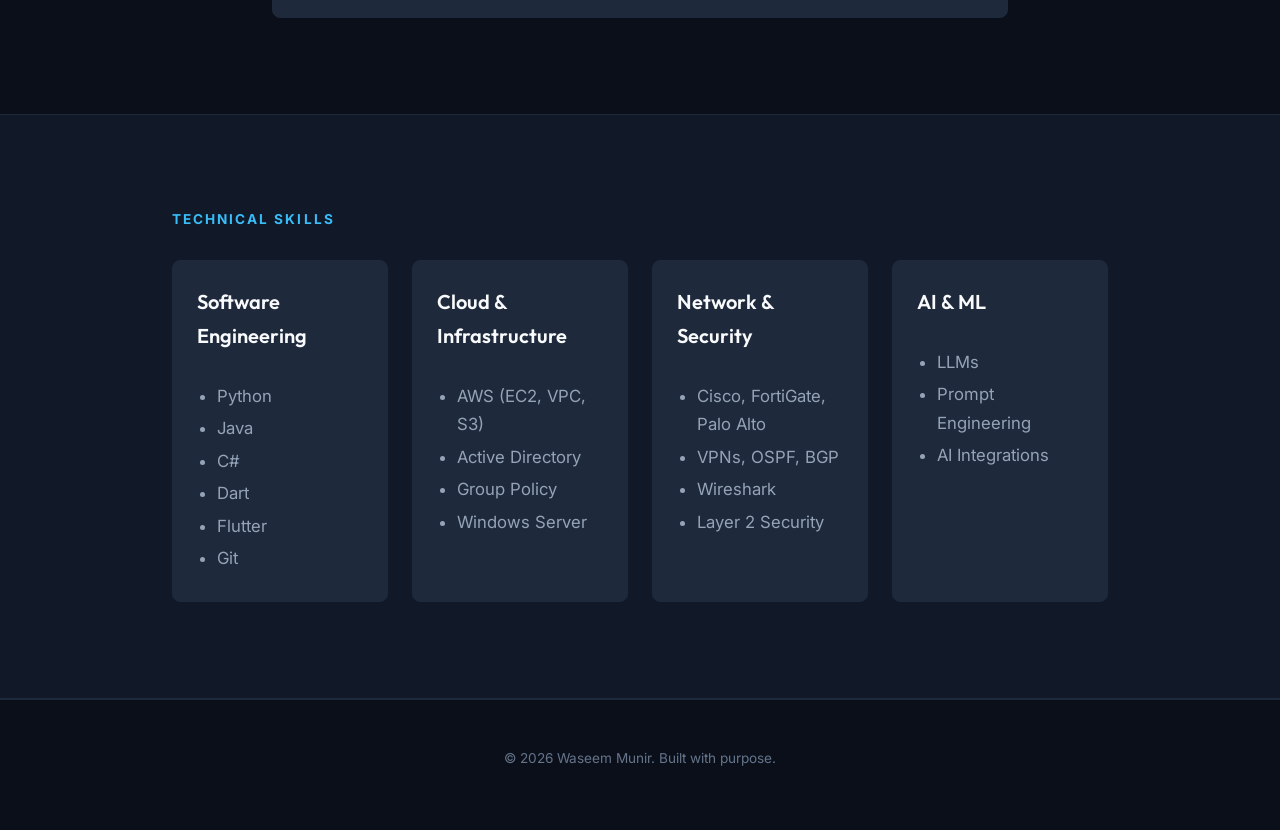
==== commit 15595df1: "UI/UX overhaul: Implement dark/light mode, improve layout and typography, update credentials and tec" ====
--- a/index.html
+++ b/index.html
@@ -4,21 +4,31 @@
   <meta charset="UTF-8" />
   <meta name="viewport" content="width=device-width, initial-scale=1.0"/>
   <title>Waseem Munir | Portfolio</title>
+  <meta name="description" content="Waseem Munir's technical portfolio. Bridging software development and network infrastructure." />
+  <meta property="og:title" content="Waseem Munir | Portfolio" />
+  <meta property="og:description" content="Computer Engineering student at UW. Portfolio showcasing cloud, security, and software engineering projects." />
+  <meta property="og:type" content="website" />
   <link rel="stylesheet" href="style.css" />
   <link rel="preconnect" href="https://fonts.googleapis.com">
   <link rel="preconnect" href="https://fonts.gstatic.com" crossorigin>
-  <link href="https://fonts.googleapis.com/css2?family=Newsreader:ital,opsz,wght@0,6..72,400;0,6..72,500;0,6..72,600;1,6..72,400;1,6..72,500&family=Public+Sans:wght@300;400;500;600&display=swap" rel="stylesheet">
+  <link href="https://fonts.googleapis.com/css2?family=Inter:wght@300;400;500;600&family=Outfit:wght@400;500;600;700&display=swap" rel="stylesheet">
 </head>
 <body>
 
   <!-- NAVIGATION -->
   <nav class="site-nav">
     <div class="nav-container">
-      <a href="index.html" class="nav-logo">Waseem Munir</a>
+      <div class="nav-left">
+        <button id="theme-toggle" class="theme-toggle" aria-label="Toggle Theme">
+          <svg xmlns="http://www.w3.org/2000/svg" width="20" height="20" viewBox="0 0 24 24" fill="none" stroke="currentColor" stroke-width="2" stroke-linecap="round" stroke-linejoin="round"><path d="M21 12.79A9 9 0 1 1 11.21 3 7 7 0 0 0 21 12.79z"></path></svg>
+        </button>
+        <a href="index.html" class="nav-logo">Waseem Munir</a>
+      </div>
       <ul class="nav-links">
         <li><a href="labs.html">Technical Labs</a></li>
+        <li><a href="https://www.credly.com/users/waseem-munir/badges/credly" target="_blank" rel="noopener noreferrer">Credly</a></li>
         <li><a href="https://linkedin.com/in/waseem-munir" target="_blank" rel="noopener noreferrer">LinkedIn</a></li>
-        <li><a href="resume.pdf" target="_blank" rel="noopener noreferrer">Resume</a></li>
+        <li><a href="labs/Munir%20Resume.pdf" target="_blank" rel="noopener noreferrer">Resume</a></li>
         <li><a href="https://github.com/kingwasp" target="_blank" rel="noopener noreferrer">GitHub</a></li>
       </ul>
     </div>
@@ -27,14 +37,17 @@
   <main>
     <!-- HERO SECTION -->
     <section class="section hero">
-      <div class="container container-narrow">
-        <h1 class="hero-title">I'm Waseem.</h1>
-        <p class="hero-subtitle">
-          Computer Engineering student at <strong>University of Washington</strong>, Class of 2028. I work with software, networking, and infrastructure. Currently building mobile apps at TheSanad.
-        </p>
-        <div class="hero-actions">
-          <a href="#experience" class="btn">View Experience</a>
-          <a href="labs.html" class="btn btn-secondary">Read my Technical Labs</a>
+      <div class="container hero-content-with-image">
+        <img src="assets/Waseem%20Munir%20Headshot.jpg" alt="Waseem Munir" class="hero-image" />
+        <div class="hero-text">
+          <h1 class="hero-title">I engineer robust systems.</h1>
+          <p class="hero-subtitle">
+            Bridging the gap between software development and network infrastructure. Currently studying Computer Engineering at the <strong>University of Washington</strong> (Class of '28) and building scalable mobile experiences at TheSanad.
+          </p>
+          <div class="hero-actions">
+            <a href="#about" class="btn">About Me</a>
+            <a href="labs.html" class="btn btn-secondary">Technical Labs</a>
+          </div>
         </div>
       </div>
     </section>
@@ -44,7 +57,7 @@
       <div class="container container-narrow">
         <h2 class="section-title">About Me</h2>
         <p class="lead">
-          I'm interested in how systems work—both the code that runs them and the networks that connect them. I spend my time coding, studying for my CCNA, and learning from real infrastructure work. I like building things that work reliably.
+          My passion lies in dismantling complexity. Whether I'm architecting cloud environments, writing resilient code, or securing network topologies, I thrive on building infrastructure that is scalable, secure, and seamlessly connected. I blend hands-on software engineering with enterprise networking principles to create comprehensive technical solutions.
         </p>
       </div>
     </section>
@@ -53,12 +66,31 @@
     <section class="section certifications-section" id="certifications">
       <div class="container container-narrow">
         <h2 class="section-title">Credentials</h2>
-        <div class="cert-card cert-card-prominent">
-          <div class="cert-content">
-            <p class="cert-title">CCNA Certified</p>
-            <p class="cert-meta">Cisco Certified Network Associate. Routing, switching, security, and enterprise networking.</p>
+        
+        <div class="credentials-grid">
+          <div class="cert-card cert-card-prominent">
+            <div class="cert-content">
+              <p class="cert-title">CCNA</p>
+              <p class="cert-meta">Cisco Certified Network Associate. Enterprise networking, routing, switching, and security fundamentals.</p>
+            </div>
+            <span class="cert-badge badge-active">Active</span>
           </div>
-          <span class="cert-badge badge-active">Active</span>
+
+          <div class="cert-card cert-card-prominent">
+            <div class="cert-content">
+              <p class="cert-title">AWS Certified Cloud Practitioner</p>
+              <p class="cert-meta">Cloud fundamentals, AWS services, security, architecture, and pricing.</p>
+            </div>
+            <span class="cert-badge badge-active">Active</span>
+          </div>
+
+          <div class="cert-card">
+            <div class="cert-content">
+              <p class="cert-title">CCNP: ENCOR</p>
+              <p class="cert-meta">Implementing and Operating Cisco Enterprise Network Core Technologies.</p>
+            </div>
+            <span class="cert-badge badge-progress">In Progress</span>
+          </div>
         </div>
       </div>
     </section>
@@ -69,94 +101,53 @@
         <h2 class="section-title">Technical Skills</h2>
         <ul class="skills-list skills-grid">
           <li>
-            <strong>Software Development</strong>
-            Python, Java, C#, Dart, Flutter
+            <strong>Software Engineering</strong>
+            <ul class="skills-bullets">
+              <li>Python</li>
+              <li>Java</li>
+              <li>C#</li>
+              <li>Dart</li>
+              <li>Flutter</li>
+              <li>Git</li>
+            </ul>
           </li>
           <li>
-            <strong>Networking</strong>
-            Cisco, FortiGate, Palo Alto, VPNs, Routing & Switching
+            <strong>Cloud & Infrastructure</strong>
+            <ul class="skills-bullets">
+              <li>AWS (EC2, VPC, S3)</li>
+              <li>Active Directory</li>
+              <li>Group Policy</li>
+              <li>Windows Server</li>
+            </ul>
           </li>
           <li>
-            <strong>AI & Cloud</strong>
-            AWS (EC2, VPC, S3), LLMs, AI integrations
+            <strong>Network & Security</strong>
+            <ul class="skills-bullets">
+              <li>Cisco, FortiGate, Palo Alto</li>
+              <li>VPNs, OSPF, BGP</li>
+              <li>Wireshark</li>
+              <li>Layer 2 Security</li>
+            </ul>
           </li>
           <li>
-            <strong>Tools & Workflow</strong>
-            Git, Linux, Wireshark, VS Code
+            <strong>AI & ML</strong>
+            <ul class="skills-bullets">
+              <li>LLMs</li>
+              <li>Prompt Engineering</li>
+              <li>AI Integrations</li>
+            </ul>
           </li>
         </ul>
-      </div>
-    </section>
-
-    <!-- WORK EXPERIENCE TIMELINE -->
-    <section class="section" id="experience">
-      <div class="container container-narrow">
-        <h2 class="section-title">Work Experience</h2>
-        
-        <div class="timeline">
-          
-          <!-- Experience 1 -->
-          <div class="timeline-entry">
-            <div class="timeline-date">Sep 2025 – Present</div>
-            <div class="timeline-content">
-              <h3 class="role">Tech Intern</h3>
-              <p class="company">TheSanad</p>
-              <ul class="duties">
-                <li>Building cross-platform mobile apps with Dart and Flutter.</li>
-                <li>Working on features and scaling the app as the startup grows.</li>
-              </ul>
-            </div>
-          </div>
-
-          <!-- Experience 2 -->
-          <div class="timeline-entry">
-            <div class="timeline-date">Dec 2024 – Present</div>
-            <div class="timeline-content">
-              <h3 class="role">Outreach Coordinator</h3>
-              <p class="company">BC Muslim Student Association</p>
-              <ul class="duties">
-                <li>Organized events and outreach on campus.</li>
-                <li>Coordinated interfaith initiatives and community programs.</li>
-              </ul>
-            </div>
-          </div>
-
-          <!-- Experience 3 -->
-          <div class="timeline-entry">
-            <div class="timeline-date">Nov 2024 – Jun 2025</div>
-            <div class="timeline-content">
-              <h3 class="role">Civic Engagement Coordinator</h3>
-              <p class="company">Bellevue College</p>
-              <ul class="duties">
-                <li>Coordinated outreach and campus engagement initiatives.</li>
-                <li>Ran student voter registration and connected students with local representatives.</li>
-              </ul>
-            </div>
-          </div>
-
-          <!-- Experience 4 -->
-          <div class="timeline-entry">
-            <div class="timeline-date">Jul 2024 – Apr 2025</div>
-            <div class="timeline-content">
-              <h3 class="role">Coding Instructor</h3>
-              <p class="company">Code Ninjas</p>
-              <ul class="duties">
-                <li>Taught kids ages 7–14 programming concepts through project-based learning.</li>
-                <li>Gave feedback on projects and communicated progress with parents.</li>
-              </ul>
-            </div>
-          </div>
-
-        </div>
       </div>
     </section>
   </main>
 
   <footer class="site-footer">
     <div class="container">
-      <p>&copy; 2026 Waseem Munir. Built with care.</p>
+      <p>&copy; 2026 Waseem Munir. Built with purpose.</p>
     </div>
   </footer>
 
+  <script src="script.js"></script>
 </body>
 </html>
--- a/style.css
+++ b/style.css
@@ -1,15 +1,23 @@
 /* ─── VARIABLES ─────────────────────────────── */
 :root {
-  --bg-color: #fcfbf8;
-  --text-main: #33322e;
-  --text-muted: #6b6a65;
-  --text-light: #94938d;
-  --accent: #3b5a4a; /* Heritage green */
-  --accent-hover: #294236;
-  --border-color: #e5e3db;
-  --bg-alt: #f3f1ea;
-  --font-serif: 'Newsreader', serif;
-  --font-sans: 'Public Sans', sans-serif;
+  /* Default to Dark Mode (Cyber/Developer) */
+  --bg-color: #0b0f19;
+  --bg-alt: #111827;
+  --text-main: #f8fafc;
+  --text-muted: #94a3b8;
+  --text-light: #64748b;
+  --accent: #38bdf8; /* Cyber blue */
+  --accent-hover: #0ea5e9;
+  --border-color: #1e293b;
+  --nav-bg: rgba(11, 15, 25, 0.85);
+  
+  --card-bg: #1e293b;
+  --glow-shadow: 0 4px 20px rgba(56, 189, 248, 0.15);
+  --progress-bg: rgba(245, 158, 11, 0.2);
+  --progress-color: #f59e0b; /* Amber for in-progress */
+
+  --font-serif: 'Outfit', sans-serif; /* Using Outfit for headings */
+  --font-sans: 'Inter', sans-serif;   /* Using Inter for body */
 
   /* Spacing scale */
   --sp-xs: 0.25rem;
@@ -26,6 +34,23 @@
   --transition-slow: 0.3s ease;
 }
 
+[data-theme="light"] {
+  --bg-color: #f1f5f9; /* Darker off-white for more contrast */
+  --bg-alt: #ffffff;
+  --text-main: #0f172a;
+  --text-muted: #475569;
+  --text-light: #94a3b8;
+  --accent: #4f46e5; /* Indigo */
+  --accent-hover: #4338ca;
+  --border-color: #cbd5e1; /* Darker border */
+  --nav-bg: rgba(241, 245, 249, 0.95);
+  
+  --card-bg: #ffffff;
+  --glow-shadow: 0 8px 24px rgba(79, 70, 229, 0.12);
+  --progress-bg: rgba(217, 119, 6, 0.1);
+  --progress-color: #d97706; 
+}
+
 /* ─── RESET & BASE ───────────────────────────── */
 *, *::before, *::after { box-sizing: border-box; margin: 0; padding: 0; }
 
@@ -45,23 +70,24 @@
   -moz-osx-font-smoothing: grayscale;
   position: relative;
   overflow-x: hidden;
-}
-
-/* Animated gradient background */
+  transition: background-color var(--transition-slow), color var(--transition-slow);
+}
+
+/* Subtle gradient background element for tech feel */
 body::before {
   content: '';
-  position: fixed;
+  position: absolute;
   top: 0;
   left: 0;
   right: 0;
-  bottom: 0;
-  background: 
-    radial-gradient(circle at 20% 50%, rgba(59, 90, 74, 0.05) 0%, transparent 50%),
-    radial-gradient(circle at 80% 80%, rgba(59, 90, 74, 0.03) 0%, transparent 50%),
-    linear-gradient(135deg, var(--bg-color) 0%, rgba(243, 241, 234, 0.8) 100%);
-  animation: float 15s ease-in-out infinite;
+  height: 500px;
+  background: radial-gradient(circle at 50% -20%, rgba(56, 189, 248, 0.08) 0%, transparent 70%);
   pointer-events: none;
-  z-index: 1;
+  z-index: 0;
+}
+
+[data-theme="light"] body::before {
+  background: radial-gradient(circle at 50% -20%, rgba(79, 70, 229, 0.05) 0%, transparent 70%);
 }
 
 body > * {
@@ -69,31 +95,13 @@
   z-index: 2;
 }
 
-@keyframes float {
-  0%, 100% {
-    transform: translate(0, 0);
-  }
-  33% {
-    transform: translate(-30px, -30px);
-  }
-  66% {
-    transform: translate(20px, 30px);
-  }
-}
-
-@media (prefers-reduced-motion: reduce) {
-  body::before {
-    animation: none;
-  }
-}
-
 p {
   margin-bottom: 0.75rem;
 }
 
 h1, h2, h3, h4, h5, h6 {
   font-family: var(--font-serif);
-  font-weight: 500;
+  font-weight: 600;
   line-height: 1.2;
   color: var(--text-main);
 }
@@ -103,40 +111,12 @@
   text-decoration: none; 
 }
 
-/* External link indicator */
-a[target="_blank"]::after {
-  content: ' ↗';
-  font-size: 0.85em;
-  opacity: 0;
-  transition: opacity var(--transition-fast), transform var(--transition-fast);
-  display: inline-block;
-  margin-left: 0.1em;
-  transform: translate(-2px, -2px);
-}
-
-a[target="_blank"]:hover::after {
-  opacity: 1;
-  transform: translate(0, -3px);
-}
-
-.nav-links a[target="_blank"]::after {
-  font-size: 0.75em;
-}
-
+/* External link indicator removed */
 a:focus-visible,
 button:focus-visible {
-  outline: 2px solid rgba(59, 90, 74, 0.4);
+  outline: 2px solid var(--accent);
   outline-offset: 3px;
   border-radius: 4px;
-}
-
-/* Motion preferences for accessibility */
-@media (prefers-reduced-motion: reduce) {
-  * {
-    animation-duration: 0.01ms !important;
-    animation-iteration-count: 1 !important;
-    transition-duration: 0.01ms !important;
-  }
 }
 
 ul { list-style: none; }
@@ -149,7 +129,7 @@
 }
 
 .container-narrow {
-  max-width: 760px;
+  max-width: 800px;
 }
 
 .container-medium {
@@ -157,15 +137,7 @@
 }
 
 .section {
-  padding: 5rem 0;
-}
-
-.section + .section {
-  padding-top: 2.5rem;
-}
-
-.page-content {
-  padding-bottom: 2rem;
+  padding: 6rem 0;
 }
 
 .bg-light {
@@ -174,34 +146,18 @@
   border-bottom: 1px solid var(--border-color);
 }
 
-.grid-2 {
-  display: grid;
-  grid-template-columns: 1fr;
-  gap: 3rem;
-}
-
-@media (min-width: 768px) {
-  .grid-2 {
-    grid-template-columns: 1fr 1fr;
-    gap: 4rem;
-  }
-}
-
 .text-center { text-align: center; }
-.mb-5 { margin-bottom: 3rem; }
-.mt-2 { margin-top: 0.5rem; }
-.mt-4 { margin-top: 2rem; }
-.small-text { font-size: 0.875rem; color: var(--text-muted); }
 
 /* ─── NAVIGATION ─────────────────────────────── */
 .site-nav {
   position: sticky;
   top: 0;
-  background-color: rgba(252, 251, 248, 0.95);
-  backdrop-filter: blur(8px);
+  background-color: var(--nav-bg);
+  backdrop-filter: blur(12px);
   border-bottom: 1px solid var(--border-color);
   z-index: 100;
   padding: 1.25rem 0;
+  transition: background-color var(--transition-slow), border-color var(--transition-slow);
 }
 
 .nav-container {
@@ -213,12 +169,41 @@
   justify-content: space-between;
 }
 
+.nav-left {
+  display: flex;
+  align-items: center;
+  gap: 1.5rem;
+}
+
+.theme-toggle {
+  background: none;
+  border: none;
+  color: var(--text-muted);
+  cursor: pointer;
+  display: flex;
+  align-items: center;
+  justify-content: center;
+  padding: 0.5rem;
+  border-radius: 50%;
+  transition: all var(--transition-normal);
+}
+
+.theme-toggle:hover {
+  color: var(--accent);
+  background-color: rgba(148, 163, 184, 0.1);
+}
+
 .nav-logo {
   font-family: var(--font-serif);
-  font-weight: 600;
+  font-weight: 700;
   font-size: 1.25rem;
   letter-spacing: -0.01em;
   color: var(--text-main);
+  transition: color var(--transition-fast);
+}
+
+.nav-logo:hover {
+  color: var(--accent);
 }
 
 .nav-links {
@@ -230,27 +215,57 @@
   font-size: 0.9rem;
   font-weight: 500;
   color: var(--text-muted);
-  transition: color 0.2s ease;
+  transition: all 0.2s ease;
+  padding: 0.5rem 0.75rem;
+  border-radius: 6px;
+  border: 1px solid transparent;
 }
 
 .nav-links a:hover,
 .nav-links a.nav-active {
-  color: var(--accent);
-  font-weight: 600;
+  color: var(--text-main);
+  background-color: rgba(148, 163, 184, 0.1);
+  border-color: var(--accent);
+  box-shadow: var(--glow-shadow);
 }
 
 /* ─── HERO ───────────────────────────────────── */
 .hero {
-  padding-top: 6rem;
-  padding-bottom: 3rem;
+  padding-top: 8rem;
+  padding-bottom: 4rem;
+}
+
+.hero-content-with-image {
+  display: flex;
+  align-items: center;
+  gap: 4rem;
+}
+
+.hero-image {
+  width: 300px;
+  height: 300px;
+  border-radius: 50%;
+  object-fit: cover;
+  border: 4px solid var(--accent);
+  box-shadow: var(--glow-shadow);
+  flex-shrink: 0;
+  transition: transform var(--transition-slow);
+}
+
+.hero-image:hover {
+  transform: translateY(-5px) scale(1.02);
 }
 
 .hero-title {
-  font-size: clamp(2.5rem, 6vw, 4rem);
-  font-style: italic;
-  font-weight: 500;
+  font-size: clamp(2rem, 5vw, 3.25rem);
+  font-weight: 700;
   letter-spacing: -0.02em;
   margin-bottom: 1.5rem;
+  line-height: 1.1;
+  background: linear-gradient(135deg, var(--text-main) 0%, var(--text-muted) 100%);
+  -webkit-background-clip: text;
+  -webkit-text-fill-color: transparent;
+  white-space: nowrap;
 }
 
 .hero-subtitle {
@@ -258,96 +273,82 @@
   color: var(--text-muted);
   max-width: 650px;
   margin-bottom: 2.5rem;
-  line-height: 1.7;
-}
-
-.lead {
-  font-size: 1.1rem;
-  color: var(--text-muted);
-  max-width: 700px;
-  line-height: 1.75;
+  line-height: 1.8;
 }
 
 .hero-subtitle strong {
   color: var(--text-main);
-  font-weight: 500;
+  font-weight: 600;
 }
 
 .hero-actions {
   display: flex;
   gap: 1rem;
   flex-wrap: wrap;
-  margin-top: 2rem;
 }
 
 /* ─── BUTTONS ────────────────────────────────── */
 .btn {
-  display: inline-block;
+  display: inline-flex;
+  align-items: center;
+  justify-content: center;
   background-color: var(--accent);
   color: #fff;
-  font-size: 0.9rem;
-  font-weight: 500;
-  padding: 0.75rem 1.5rem;
-  border-radius: 4px;
+  font-size: 0.95rem;
+  font-weight: 600;
+  padding: 0.75rem 1.75rem;
+  border-radius: 6px;
   transition: all var(--transition-normal);
   cursor: pointer;
+  box-shadow: 0 4px 14px rgba(0,0,0,0.1);
 }
 
 .btn:hover {
   background-color: var(--accent-hover);
-  transform: translateY(-1px);
-}
-
-.btn:active {
-  transform: translateY(0);
+  transform: translateY(-2px);
+  box-shadow: var(--glow-shadow);
+  color: #fff;
 }
 
 .btn-secondary {
   background-color: transparent;
   color: var(--text-main);
-  border: 2px solid var(--text-main);
-  font-weight: 600;
-  transition: all var(--transition-normal);
+  border: 2px solid var(--border-color);
+  box-shadow: none;
 }
 
 .btn-secondary:hover {
-  background-color: var(--text-main);
-  color: #fff;
-  transform: translateY(-1px);
-}
-
-.btn-secondary:active {
-  transform: translateY(0);
+  background-color: var(--card-bg);
+  border-color: var(--accent);
+  color: var(--accent);
+  transform: translateY(-2px);
 }
 
 /* ─── TYPOGRAPHY / SECTIONS ──────────────────── */
 .section-title {
   font-family: var(--font-sans);
-  font-size: 0.75rem;
-  font-weight: 600;
-  letter-spacing: 0.1em;
+  font-size: 0.85rem;
+  font-weight: 700;
+  letter-spacing: 0.15em;
   text-transform: uppercase;
-  color: var(--text-light);
-  margin-bottom: 1.5rem;
-}
-
-/* ─── CERTIFICATIONS SECTION ──────────────────── */
-.certifications-section {
-  background: linear-gradient(135deg, rgba(59, 90, 74, 0.02) 0%, rgba(59, 90, 74, 0.01) 100%);
-  border-top: 2px solid var(--accent);
-  border-bottom: 2px solid var(--accent);
-}
-
-/* ─── ABOUT & SKILLS ─────────────────────────── */
-.about-block p {
-  margin-bottom: 1rem;
-}
-
-.cert-highlight {
-  padding: 1.25rem;
-  background-color: #fff;
-  border: 1px solid var(--border-color);
-  border-radius: 6px;
+  color: var(--accent);
+  margin-bottom: 2rem;
+}
+
+.lead {
+  font-family: var(--font-serif);
+  font-size: 1.25rem;
+  color: var(--text-muted);
+  line-height: 1.8;
+  font-weight: 400;
+  letter-spacing: 0.02em;
+}
+
+/* ─── CREDENTIALS SECTION ────────────────────── */
+.credentials-grid {
+  display: flex;
+  flex-direction: column;
+  gap: 1rem;
 }
 
 .cert-card {
@@ -355,17 +356,25 @@
   align-items: center;
   justify-content: space-between;
   gap: 1.5rem;
-  padding: 1.5rem;
+  padding: 1.5rem 2rem;
   border-radius: 8px;
-  background-color: #fff;
+  background-color: var(--card-bg);
   border: 1px solid var(--border-color);
+  transition: transform var(--transition-normal), box-shadow var(--transition-normal), border-color var(--transition-normal);
+}
+
+.cert-card:hover {
+  transform: translateY(-2px);
+  box-shadow: var(--glow-shadow);
+  border-color: rgba(56, 189, 248, 0.3);
+}
+
+[data-theme="light"] .cert-card:hover {
+  border-color: rgba(79, 70, 229, 0.3);
 }
 
 .cert-card-prominent {
-  background: linear-gradient(135deg, #fff 0%, rgba(59, 90, 74, 0.03) 100%);
-  border: 2px solid var(--accent);
-  padding: 2rem;
-  box-shadow: 0 2px 8px rgba(59, 90, 74, 0.08);
+  border-left: 4px solid var(--accent);
 }
 
 .cert-content {
@@ -376,129 +385,111 @@
   font-family: var(--font-serif);
   font-size: 1.4rem;
   font-weight: 600;
-  margin-bottom: 0.5rem;
-  color: var(--accent);
+  margin-bottom: 0.35rem;
+  color: var(--text-main);
 }
 
 .cert-meta {
   color: var(--text-muted);
-  font-size: 1rem;
+  font-size: 1.05rem;
   line-height: 1.6;
-}
-
-.badge-active {
-  background: linear-gradient(135deg, var(--accent) 0%, var(--accent-hover) 100%);
-  color: #fff;
-  padding: 0.5rem 1rem !important;
-  border-radius: 6px;
-  font-size: 0.75rem;
-  font-weight: 600;
+  margin-bottom: 0;
+}
+
+.cert-badge {
+  padding: 0.55rem 1.15rem;
+  border-radius: 20px;
+  font-size: 0.85rem;
+  font-weight: 700;
   text-transform: uppercase;
   letter-spacing: 0.05em;
   white-space: nowrap;
 }
 
-.skills-list {
-  display: flex;
-  flex-direction: column;
-  gap: 1.25rem;
-}
-
+.badge-active {
+  background-color: rgba(56, 189, 248, 0.1);
+  color: var(--accent);
+  border: 1px solid rgba(56, 189, 248, 0.2);
+}
+
+[data-theme="light"] .badge-active {
+  background-color: rgba(79, 70, 229, 0.1);
+  color: var(--accent);
+  border: 1px solid rgba(79, 70, 229, 0.2);
+}
+
+.badge-progress {
+  background-color: var(--progress-bg);
+  color: var(--progress-color);
+  border: 1px solid rgba(245, 158, 11, 0.3);
+}
+
+/* ─── SKILLS ─────────────────────────────────── */
 .skills-list.skills-grid {
   display: grid;
-  grid-template-columns: repeat(auto-fit, minmax(200px, 1fr));
-  gap: 2rem 2.5rem;
-  max-width: 900px;
-  padding: 2rem;
-  background-color: rgba(59, 90, 74, 0.02);
+  grid-template-columns: repeat(4, 1fr);
+  gap: 1.5rem;
+}
+
+@media (max-width: 900px) {
+  .skills-list.skills-grid {
+    grid-template-columns: repeat(2, 1fr);
+  }
+}
+
+.skills-list li {
+  display: flex;
+  flex-direction: column;
+  padding: 1.5rem;
+  background-color: var(--card-bg);
   border: 1px solid var(--border-color);
   border-radius: 8px;
-}
-
-.skills-list li {
-  display: flex;
-  flex-direction: column;
-}
-
-.skills-list.skills-grid li {
-  padding-top: 0;
-  border-top: none;
+  transition: all var(--transition-normal);
+}
+
+.skills-list li:hover {
+  border-color: var(--accent);
+  box-shadow: var(--glow-shadow);
+  transform: translateY(-2px);
 }
 
 .skills-list strong {
   font-family: var(--font-serif);
-  font-size: 1.1rem;
-  font-weight: 500;
-  color: var(--text-main);
+  font-size: 1.25rem;
+  font-weight: 600;
+  color: var(--text-main);
+  margin-bottom: 0.75rem;
+  padding-bottom: 0.5rem;
+  border-bottom: 1px solid var(--border-color);
+}
+
+.skills-list li {
+  color: var(--text-muted);
+  font-size: 1.05rem;
+  line-height: 1.7;
+}
+
+.skills-bullets {
+  list-style-type: disc;
+  padding-left: 1.25rem;
+  margin-top: 0.5rem;
+}
+
+.skills-bullets li {
+  display: list-item;
+  flex-direction: unset;
+  padding: 0;
+  background-color: transparent;
+  border: none;
+  border-radius: 0;
+  box-shadow: none;
   margin-bottom: 0.25rem;
 }
 
-/* ─── TIMELINE ───────────────────────────────── */
-.timeline {
-  display: flex;
-  flex-direction: column;
-  gap: 3rem;
-  position: relative;
-}
-
-.timeline::before {
-  content: '';
-  position: absolute;
-  left: 0;
-  top: 0;
-  bottom: 0;
-  width: 1px;
-  background-color: var(--border-color);
-}
-
-.timeline-entry {
-  position: relative;
-  padding-left: 2rem;
-}
-
-.timeline-entry::before {
-  content: '';
-  position: absolute;
-  left: -5.5px;
-  top: 5px;
-  width: 11px;
-  height: 11px;
-  border-radius: 50%;
-  background-color: #fff;
-  border: 3px solid var(--accent);
-  box-shadow: 0 0 0 2px var(--bg-color);
-}
-
-.timeline-date {
-  font-size: 0.85rem;
-  font-weight: 500;
-  color: var(--text-light);
-  margin-bottom: 0.5rem;
-  text-transform: uppercase;
-  letter-spacing: 0.05em;
-}
-
-.timeline-content .role {
-  font-size: 1.25rem;
-  margin-bottom: 0.2rem;
-}
-
-.timeline-content .company {
-  font-family: var(--font-sans);
-  font-size: 0.95rem;
-  color: var(--text-muted);
-  margin-bottom: 1rem;
-}
-
-.timeline-content .duties {
-  list-style: disc;
-  padding-left: 1.2rem;
-  color: var(--text-muted);
-  font-size: 0.95rem;
-}
-
-.timeline-content .duties li {
-  margin-bottom: 0.4rem;
+.skills-bullets li:hover {
+  transform: none;
+  box-shadow: none;
+  border-color: transparent;
 }
 
 /* ─── PAGE HEADER (LABS) ─────────────────────── */
@@ -510,7 +501,7 @@
 
 .page-title {
   font-size: clamp(2.5rem, 5vw, 3.5rem);
-  font-weight: 500;
+  font-weight: 700;
   letter-spacing: -0.02em;
   margin-bottom: 1.25rem;
   color: var(--text-main);
@@ -569,17 +560,20 @@
   display: grid;
   grid-template-columns: 4rem 1fr 6rem 6rem;
   gap: 1.5rem;
-  padding: 1.25rem 1.5rem;
+  padding: 1.5rem;
   border-bottom: 1px solid var(--border-color);
   align-items: center;
   transition: all 0.2s ease;
   border-radius: 6px;
   margin-bottom: 0.5rem;
+  background-color: transparent;
 }
 
 .library-item:hover {
-  background-color: rgba(59, 90, 74, 0.05);
+  background-color: var(--card-bg);
+  box-shadow: 0 4px 12px rgba(0,0,0,0.05);
   transform: translateX(4px);
+  border-color: transparent;
 }
 
 @media (max-width: 640px) {
@@ -604,24 +598,27 @@
   font-family: var(--font-sans);
   font-size: 0.85rem;
   color: var(--text-light);
+  font-variant-numeric: tabular-nums;
 }
 
 .item-details h3 {
   font-size: 1.1rem;
-  font-weight: 500;
-  margin-bottom: 0.25rem;
+  font-weight: 600;
+  margin-bottom: 0.35rem;
   color: var(--text-main);
 }
 
 .item-details p {
-  font-size: 0.9rem;
-  color: var(--text-muted);
-  line-height: 1.5;
+  font-size: 0.95rem;
+  color: var(--text-muted);
+  line-height: 1.6;
+  margin-bottom: 0;
 }
 
 .item-category {
   font-size: 0.85rem;
   color: var(--text-muted);
+  font-weight: 500;
 }
 
 .item-link {
@@ -636,22 +633,26 @@
 }
 
 .item-link:hover {
-  color: #fff;
+  color: var(--bg-color);
   background-color: var(--accent);
   text-decoration: none;
   transform: translateX(2px);
 }
 
+/* ─── MEDIA QUERIES ──────────────────────────── */
 @media (max-width: 768px) {
   .nav-links {
     gap: 1.5rem;
   }
-}
-
-@media (max-width: 620px) {
+  .hero-content-with-image {
+    gap: 2.5rem;
+  }
+}
+
+@media (max-width: 640px) {
   .nav-container {
     flex-wrap: wrap;
-    gap: 0.75rem 1rem;
+    gap: 1rem;
   }
 
   .nav-links {
@@ -660,43 +661,48 @@
     order: 3;
     flex-basis: 100%;
   }
-}
-
-@media (max-width: 640px) {
+
   .section {
-    padding: 3.5rem 0;
-  }
-
-  .section + .section {
-    padding-top: 2rem;
+    padding: 4rem 0;
   }
 
   .hero {
-    padding-top: 6rem;
+    padding-top: 5rem;
     padding-bottom: 3.5rem;
   }
 
-  .cert-card-prominent {
-    padding: 1.5rem;
-  }
-
-  .cert-title {
-    font-size: 1.2rem;
+  .hero-image {
+    width: 220px;
+    height: 220px;
+  }
+
+  .hero-title {
+    white-space: normal;
+  }
+
+  .hero-content-with-image {
+    flex-direction: column;
+    text-align: center;
+    gap: 1.5rem;
+  }
+
+  .hero-actions {
+    justify-content: center;
   }
 
   .cert-card {
     flex-direction: column;
     align-items: flex-start;
     gap: 1rem;
-  }
-
-  .badge-active {
+    padding: 1.25rem;
+  }
+
+  .cert-badge {
     align-self: flex-start;
   }
 
   .skills-list.skills-grid {
     grid-template-columns: 1fr;
-    padding: 1.5rem;
   }
 }
 
@@ -708,4 +714,3 @@
   color: var(--text-light);
   font-size: 0.85rem;
 }
-
